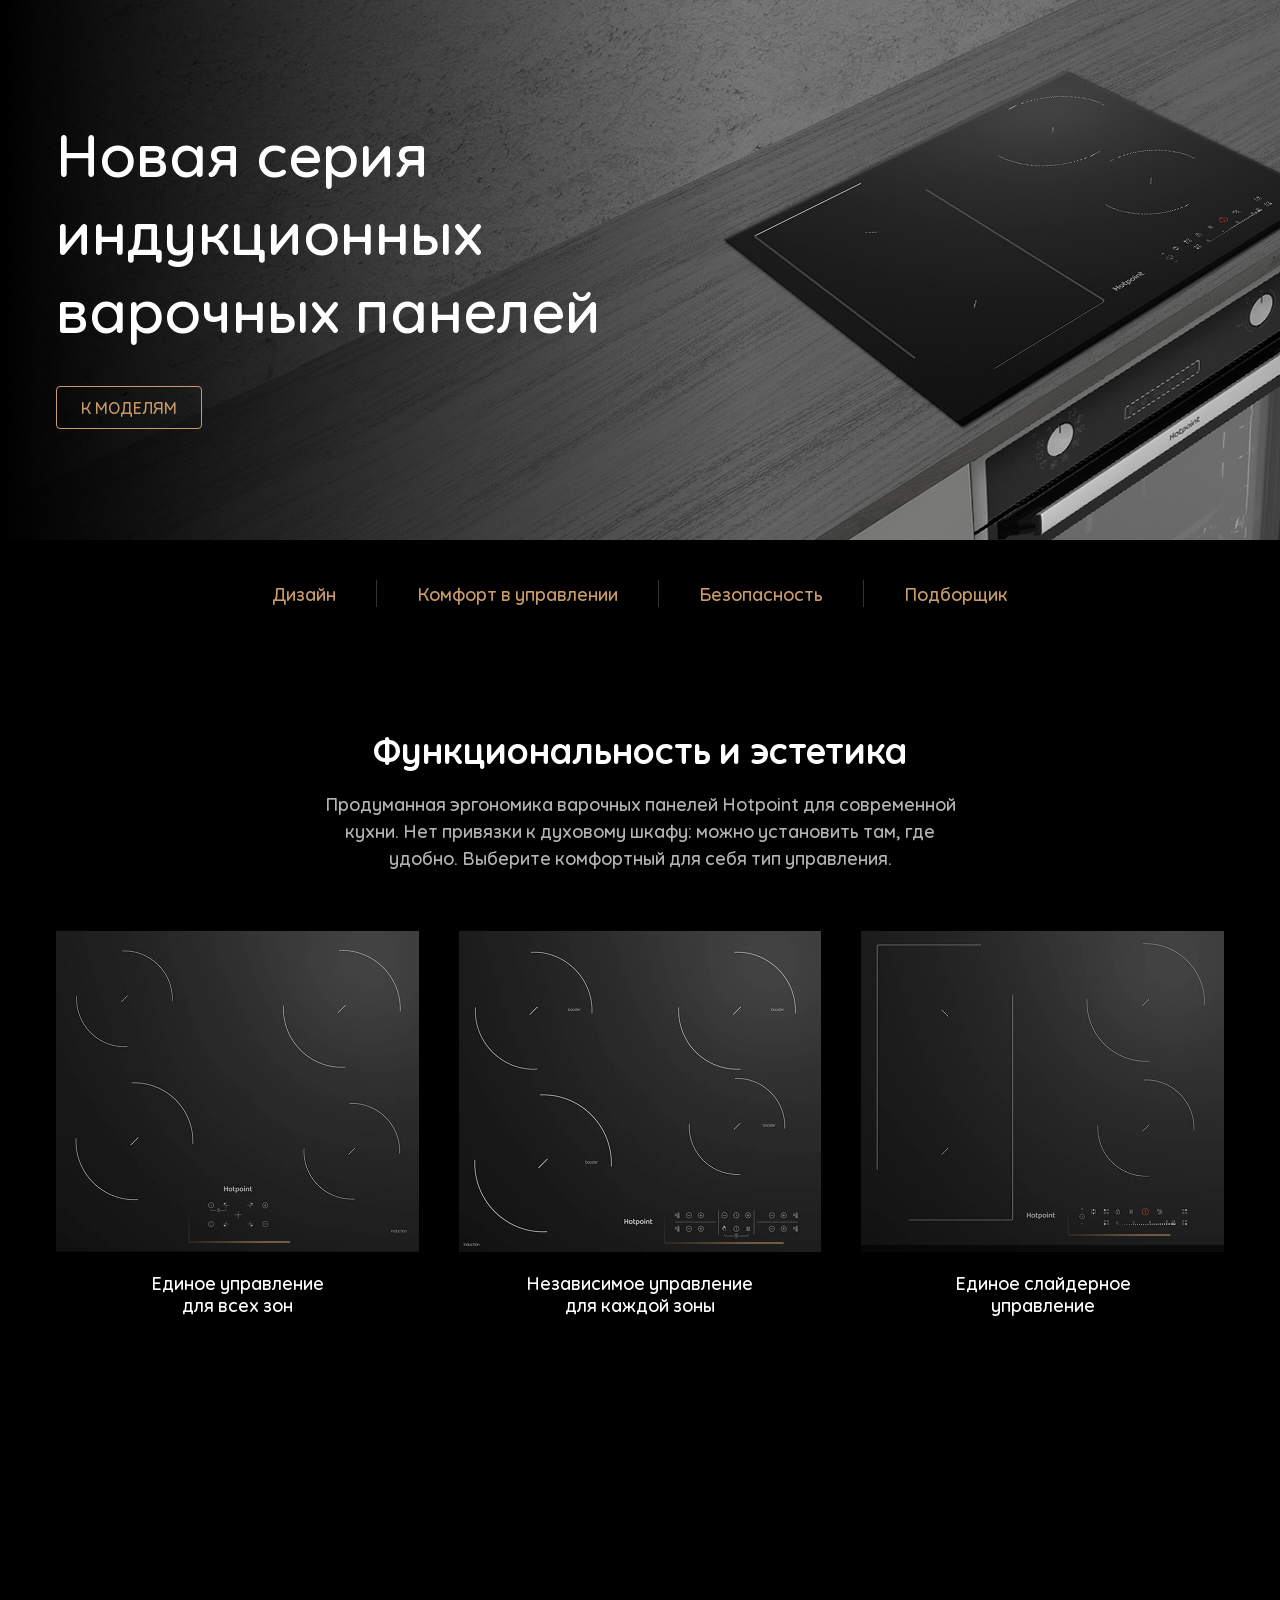
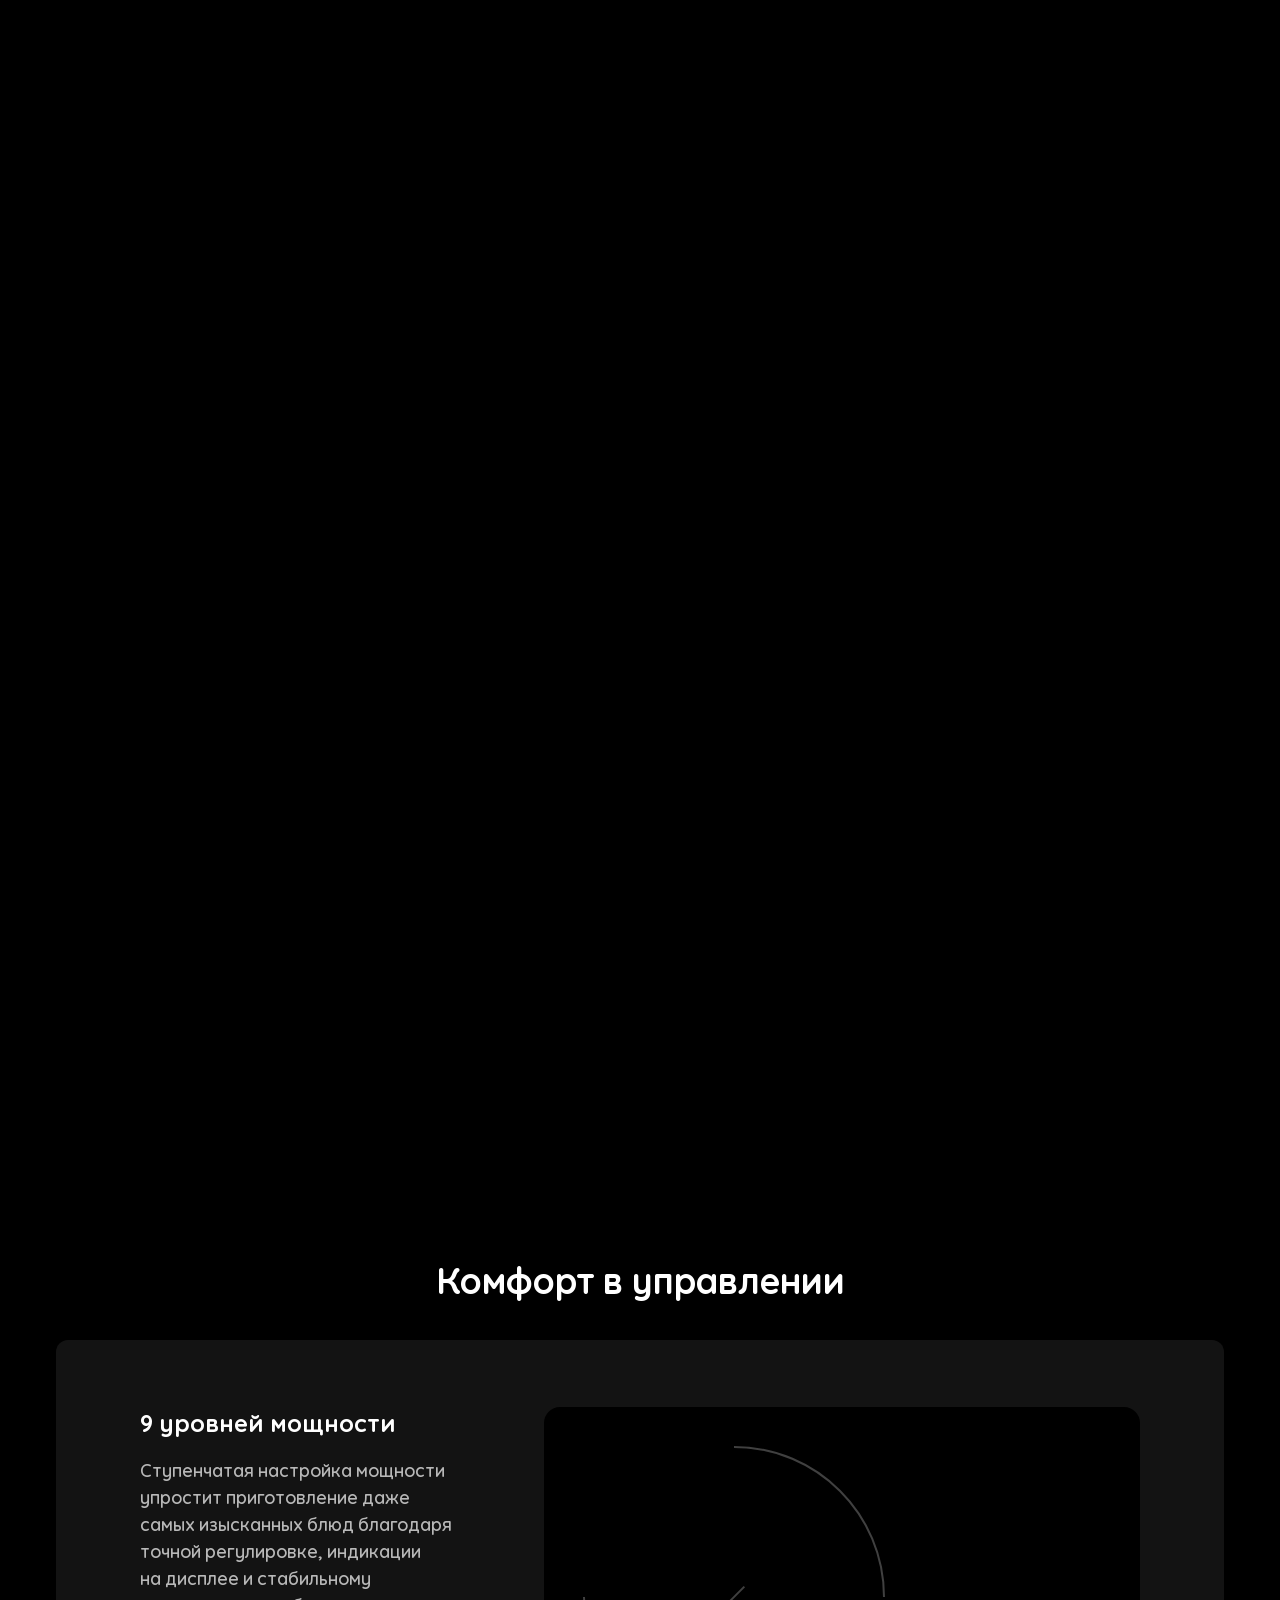
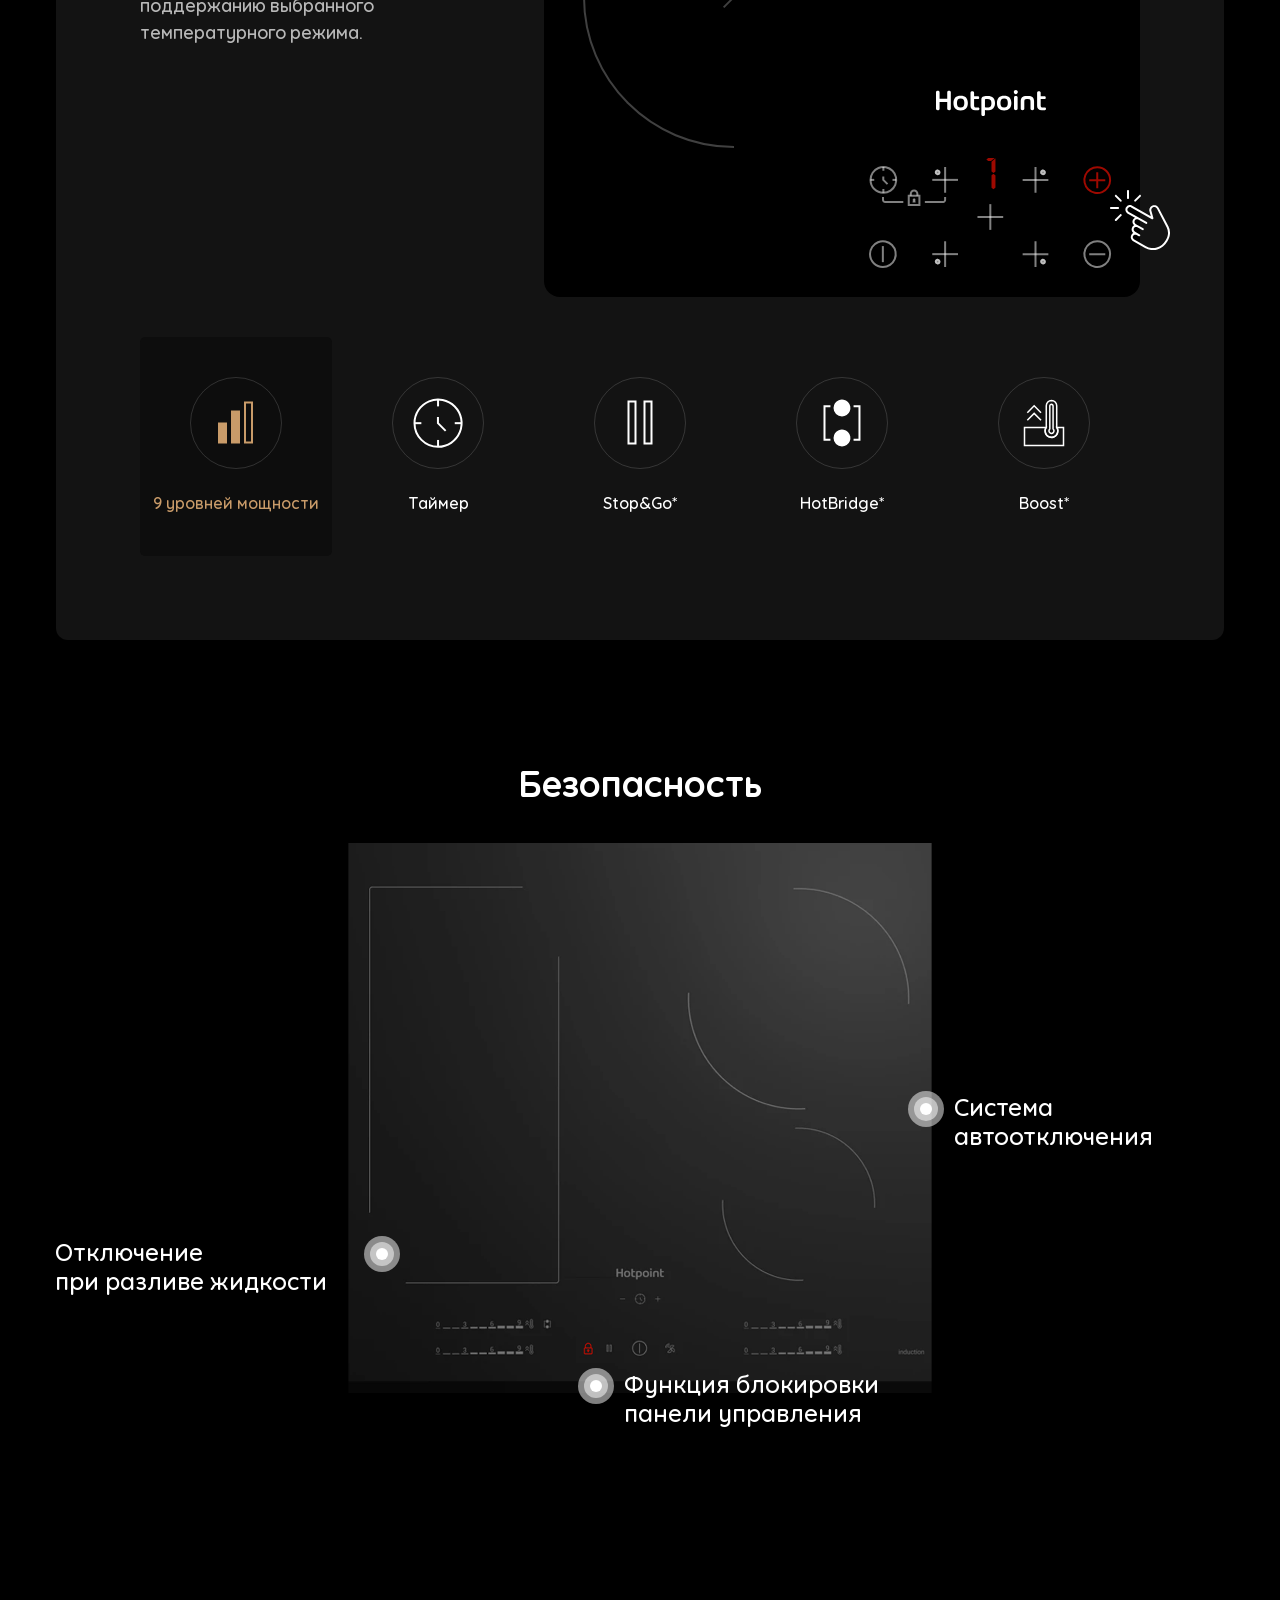
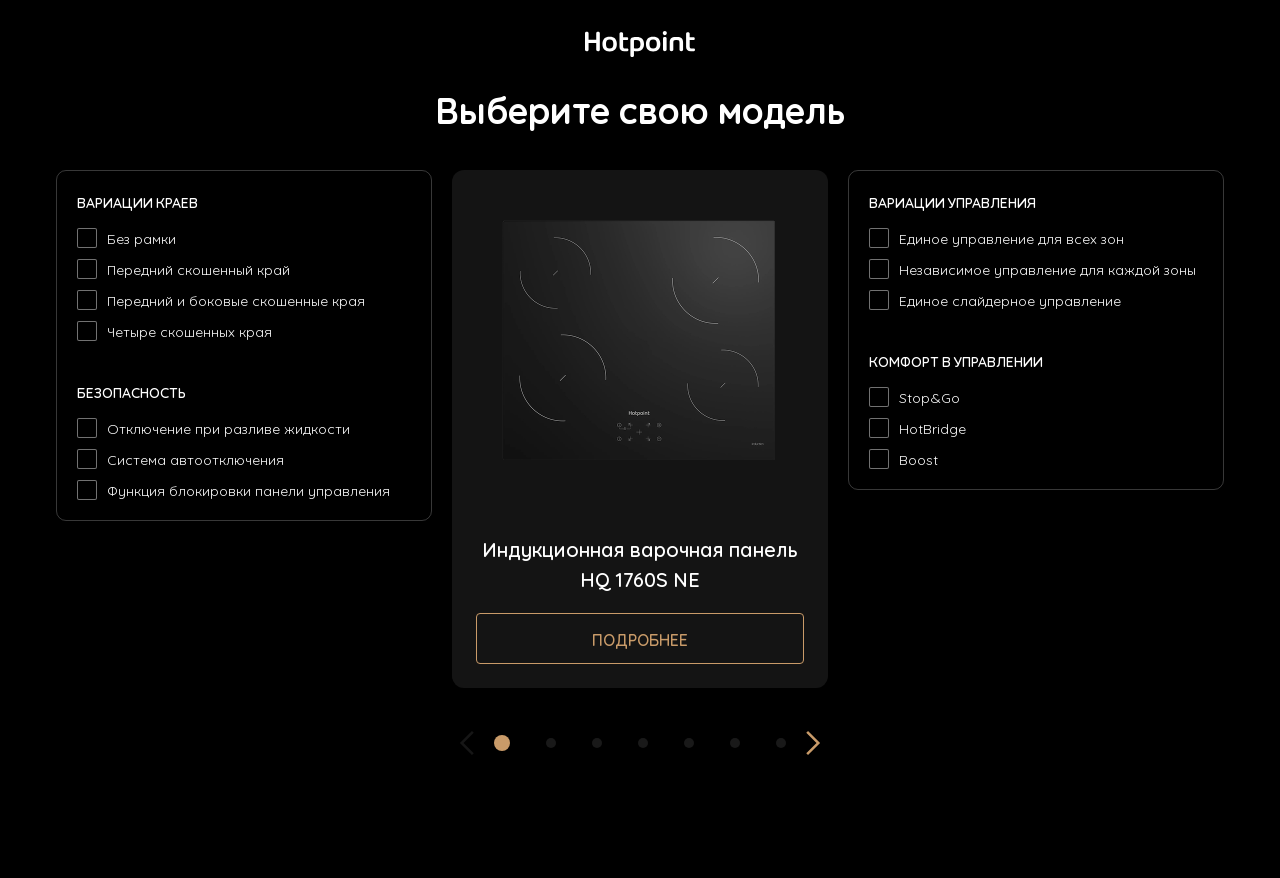
==== landing.html @ 07c1ec96 "updats" ====
<!DOCTYPE html>
<html lang="ru">
    <head>
        <meta charset="utf-8">
        <title>Hotpoint</title>

        <link rel="stylesheet" href="css/styles.css">
        <link rel="stylesheet" href="js/swiper/swiper-bundle.min.css" />

        <meta http-equiv="x-ua-compatible" content="ie=edge">
        <meta name="viewport" content="width=device-width">
    </head>

    <body style="margin:0; padding:0">

        <!-- land induction wrapper -->
        <div class="land-induction-wrapper">

            <div class="land-induction-welcome">
                <div class="land-induction-container">
                    <div class="land-induction-welcome-title">Новая серия<br> индукционных<br> варочных панелей</div>
                    <div class="land-induction-welcome-btn"><a href="#land-induction-catalogue">К&nbsp;моделям</a></div>
                </div>
            </div>

            <div class="land-induction-menu">
                <div class="land-induction-container">
                    <div class="land-induction-menu-list">
                        <div class="land-induction-menu-item"><a href="#land-induction-design">Дизайн</a></div>
                        <div class="land-induction-menu-sep"></div>
                        <div class="land-induction-menu-item"><a href="#land-induction-comfort">Комфорт в управлении</a></div>
                        <div class="land-induction-menu-sep"></div>
                        <div class="land-induction-menu-item"><a href="#land-induction-security">Безопасность</a></div>
                        <div class="land-induction-menu-sep"></div>
                        <div class="land-induction-menu-item"><a href="#land-induction-catalogue">Подборщик</a></div>
                    </div>
                </div>
            </div>

            <!-- land induction design -->
            <div class="land-induction-design" id="land-induction-design">
                <div class="land-induction-design-container">

                    <div class="land-induction-design-item active">
                        <div class="land-induction-container">
                            <div class="land-induction-design-pre-rext">
                                <div class="land-induction-design-item-title">Функциональность и&nbsp;эстетика</div>
                                <div class="land-induction-design-item-text">Продуманная эргономика варочных панелей Hotpoint для&nbsp;современной кухни. Нет привязки к&nbsp;духовому шкафу: можно установить там, где удобно. Выберите комфортный для&nbsp;себя тип управления.</div>
                            </div>
                            <div class="land-induction-design-item-func">
                                <div class="land-induction-design-item-func-item active">
                                    <div class="land-induction-design-item-func-item-img">
                                        <img src="img/land-induction-design-item-func-1.jpg" alt="">
                                        <div class="land-induction-design-item-func-item-light land-induction-design-item-func-item-light-1"><img src="img/land-induction-design-item-func-1-light.svg" alt=""></div>
                                    </div>
                                    <div class="land-induction-design-item-func-item-title">Единое управление<br> для всех зон</div>
                                </div>
                                <div class="land-induction-design-item-func-item">
                                    <div class="land-induction-design-item-func-item-img">
                                        <img src="img/land-induction-design-item-func-2.jpg" alt="">
                                        <div class="land-induction-design-item-func-item-light land-induction-design-item-func-item-light-2"><img src="img/land-induction-design-item-func-2-light.svg" alt=""></div>
                                    </div>
                                    <div class="land-induction-design-item-func-item-title">Независимое управление<br> для каждой зоны</div>
                                </div>
                                <div class="land-induction-design-item-func-item">
                                    <div class="land-induction-design-item-func-item-img">
                                        <img src="img/land-induction-design-item-func-3.jpg" alt="">
                                        <div class="land-induction-design-item-func-item-light land-induction-design-item-func-item-light-3"><img src="img/land-induction-design-item-func-3-light.svg" alt=""></div>
                                    </div>
                                    <div class="land-induction-design-item-func-item-title">Единое слайдерное<br> управление</div>
                                </div>
                            </div>
                        </div>
                    </div>

                    <div class="land-induction-design-item">
                        <div class="land-induction-container">
                            <div class="land-induction-design-pre-rext">
                                <div class="land-induction-design-item-title">Дизайн, который впечатляет</div>
                                <div class="land-induction-design-item-text">Четкие, графичные линии органично вписываются в&nbsp;интерьер.<br> Выберите удобную для себя вариацию краев панели.</div>
                            </div>
                            <div class="land-induction-design-item-borders">
                                <div class="land-induction-design-item-borders-item active">
                                    <div class="land-induction-design-item-borders-item-img">
                                        <img src="img/land-induction-design-item-borders-1.jpg" alt="">
                                    </div>
                                    <div class="land-induction-design-item-func-item-title">Без рамки</div>
                                </div>
                                <div class="land-induction-design-item-borders-item">
                                    <div class="land-induction-design-item-borders-item-img">
                                        <img src="img/land-induction-design-item-borders-2.jpg" alt="">
                                        <div class="land-induction-design-item-borders-item-light-2"></div>
                                    </div>
                                    <div class="land-induction-design-item-func-item-title">Передний<br> скошенный край</div>
                                </div>
                                <div class="land-induction-design-item-borders-item">
                                    <div class="land-induction-design-item-borders-item-img">
                                        <img src="img/land-induction-design-item-borders-3.jpg" alt="">
                                        <div class="land-induction-design-item-borders-item-light-3-1"></div>
                                        <div class="land-induction-design-item-borders-item-light-3-2"></div>
                                        <div class="land-induction-design-item-borders-item-light-3-3"></div>
                                    </div>
                                    <div class="land-induction-design-item-func-item-title">Передний и боковые<br> скошенные края</div>
                                </div>
                                <div class="land-induction-design-item-borders-item">
                                    <div class="land-induction-design-item-borders-item-img">
                                        <img src="img/land-induction-design-item-borders-4.jpg" alt="">
                                        <div class="land-induction-design-item-borders-item-light-4-1"></div>
                                        <div class="land-induction-design-item-borders-item-light-4-2"></div>
                                        <div class="land-induction-design-item-borders-item-light-4-3"></div>
                                        <div class="land-induction-design-item-borders-item-light-4-4"></div>
                                    </div>
                                    <div class="land-induction-design-item-func-item-title">Четыре скошенных края</div>
                                </div>
                            </div>
                        </div>
                    </div>

                    <div class="land-induction-design-item">
                        <div class="land-induction-container">
                            <div class="land-induction-design-pre-rext">
                                <div class="land-induction-design-item-title">Обновленный дизайн расположения зон нагрева</div>
                                <div class="land-induction-design-item-text">Готовьте все, что захотите: легко размещайте посуду любой формы, сохраняя эффективность нагрева и&nbsp;удобство приготовления.</div>
                            </div>
                            <div class="land-induction-design-item-zones">
                                <div class="land-induction-design-item-zones-panel"><img src="img/land-induction-design-item-zones.jpg" alt=""></div>
                                <div class="land-induction-design-item-zones-crockery land-induction-design-item-zones-crockery-1"><img src="img/land-induction-design-item-zones-crockery-1.png" alt=""></div>
                                <div class="land-induction-design-item-zones-crockery land-induction-design-item-zones-crockery-2"><img src="img/land-induction-design-item-zones-crockery-2.png" alt=""></div>
                                <div class="land-induction-design-item-zones-crockery land-induction-design-item-zones-crockery-3"><img src="img/land-induction-design-item-zones-crockery-3.png" alt=""></div>
                                <div class="land-induction-design-item-zones-crockery land-induction-design-item-zones-crockery-4"><img src="img/land-induction-design-item-zones-crockery-4.png" alt=""></div>
                            </div>
                        </div>
                    </div>

                </div>
            </div>
            <!-- land induction design END -->

            <!-- land induction comfort -->
            <div class="land-induction-comfort" id="land-induction-comfort">
                <div class="land-induction-container">
                    <div class="land-induction-comfort-title">Комфорт в&nbsp;управлении</div>
                    <div class="land-induction-comfort-slider">
                        <div class="land-induction-comfort-slider-list">
                            <div class="land-induction-comfort-slider-item active">
                                <div class="land-induction-comfort-slider-item-img">
                                    <div class="land-induction-comfort-slider-item-img-bg"><img src="img/land-induction-comfort-1.svg" alt=""></div>
                                    <div class="land-induction-comfort-slider-item-img-handle land-induction-comfort-slider-item-img-handle-1"></div>
                                    <div class="land-induction-comfort-slider-item-1-digit">1</div>
                                </div>
                                <div class="land-induction-comfort-slider-item-info">
                                    <div class="land-induction-comfort-slider-item-title">9&nbsp;уровней мощности</div>
                                    <div class="land-induction-comfort-slider-item-text">Ступенчатая настройка мощности упростит приготовление даже самых изысканных блюд благодаря точной регулировке, индикации на&nbsp;дисплее и&nbsp;стабильному поддержанию выбранного температурного режима.</div>
                                </div>
                            </div>
                            <div class="land-induction-comfort-slider-item">
                                <div class="land-induction-comfort-slider-item-img">
                                    <div class="land-induction-comfort-slider-item-img-bg"><img src="img/land-induction-comfort-2.svg" alt=""></div>
                                    <div class="land-induction-comfort-slider-item-img-handle land-induction-comfort-slider-item-img-handle-2"></div>
                                    <div class="land-induction-comfort-slider-item-2-digits">00:07</div>
                                </div>
                                <div class="land-induction-comfort-slider-item-info">
                                    <div class="land-induction-comfort-slider-item-title">Таймер</div>
                                    <div class="land-induction-comfort-slider-item-text">Не&nbsp;думать о&nbsp;времени приготовления или строго следовать рецепту легко, если установить таймер. Варочная поверхность самостоятельно отключится точно в&nbsp;нужный момент, а&nbsp;приятный звуковой сигнал оповестит вас, что блюдо готово.</div>
                                </div>
                            </div>
                            <div class="land-induction-comfort-slider-item">
                                <div class="land-induction-comfort-slider-item-img">
                                    <div class="land-induction-comfort-slider-item-img-bg"><img src="img/land-induction-comfort-3.svg" alt=""></div>
                                    <div class="land-induction-comfort-slider-item-img-3-pause"><img src="img/land-induction-comfort-3-pause.svg" alt=""></div>
                                    <div class="land-induction-comfort-slider-item-img-handle land-induction-comfort-slider-item-img-handle-3"></div>
                                    <div class="land-induction-comfort-slider-item-img-3-crockery"><img src="img/land-induction-comfort-3-crockery.png" alt=""></div>
                                    <div class="land-induction-comfort-slider-item-img-3-steam"><img src="img/land-induction-comfort-3-steam.png" alt=""></div>
                                </div>
                                <div class="land-induction-comfort-slider-item-info">
                                    <div class="land-induction-comfort-slider-item-title">Функция паузы<br> Stop&rsquo;n&rsquo;Go*</div>
                                    <div class="land-induction-comfort-slider-item-text">Отлучайтесь с&nbsp;кухни, когда это необходимо. Приостановите нагрев или другие настройки мгновенно, одним касанием&nbsp;&mdash; и&nbsp;сразу для всех активных конфорок. Повторное нажатие на&nbsp;кнопку &laquo;Пауза&raquo; вернет все настройки в&nbsp;исходное положение.</div>
                                    <div class="land-induction-comfort-slider-item-text">*Стоп энд гоу</div>
                                </div>
                            </div>
                            <div class="land-induction-comfort-slider-item">
                                <div class="land-induction-comfort-slider-item-img">
                                    <div class="land-induction-comfort-slider-item-img-bg"><img src="img/land-induction-comfort-4.svg" alt=""></div>
                                    <div class="land-induction-comfort-slider-item-img-4-ctrl"><img src="img/land-induction-comfort-4-ctrl.svg" alt=""></div>
                                    <div class="land-induction-comfort-slider-item-img-handle land-induction-comfort-slider-item-img-handle-4"></div>
                                    <div class="land-induction-comfort-slider-item-img-4-border"></div>
                                    <div class="land-induction-comfort-slider-item-img-4-crockery"><img src="img/land-induction-comfort-4-crockery.png" alt=""></div>
                                </div>
                                <div class="land-induction-comfort-slider-item-info">
                                    <div class="land-induction-comfort-slider-item-title">Объединение зон<br> нагрева HotBridge*</div>
                                    <div class="land-induction-comfort-slider-item-text">Пробуйте новое и&nbsp;смело готовьте на&nbsp;большую компанию: с&nbsp;функцией объединения зон нагрева две соседние конфорки образуют единую зону с&nbsp;равномерным, мощным нагревом. Удобно, чтобы тушить мясо в&nbsp;утятнице, готовить большие порции рагу или другие блюда в&nbsp;овальных или прямоугольных формах нестандартных размеров.</div>
                                    <div class="land-induction-comfort-slider-item-text">*ХотБридж</div>
                                </div>
                            </div>
                            <div class="land-induction-comfort-slider-item">
                                <div class="land-induction-comfort-slider-item-img">
                                    <div class="land-induction-comfort-slider-item-img-bg"><img src="img/land-induction-comfort-5.svg" alt=""></div>
                                    <div class="land-induction-comfort-slider-item-img-handle land-induction-comfort-slider-item-img-handle-5"></div>
                                    <div class="land-induction-comfort-slider-item-img-5-crockery-1"><img src="img/land-induction-comfort-5-crockery-1.png" alt=""></div>
                                    <div class="land-induction-comfort-slider-item-img-5-crockery-2"><img src="img/land-induction-comfort-5-crockery-2.png" alt=""></div>
                                    <div class="land-induction-comfort-slider-item-img-5-crockery-3"><img src="img/land-induction-comfort-5-crockery-3.png" alt=""></div>
                                    <div class="land-induction-comfort-slider-item-img-5-steam"><img src="img/land-induction-comfort-5-steam.png" alt=""></div>
                                </div>
                                <div class="land-induction-comfort-slider-item-info">
                                    <div class="land-induction-comfort-slider-item-title">Функция ускоренного нагрева Boost*</div>
                                    <div class="land-induction-comfort-slider-item-text">Не&nbsp;теряйте времени&nbsp;&mdash; с&nbsp;режимом ускоренного нагрева вы&nbsp;сокращаете период разогрева конфорки до&nbsp;считанных секунд. Это поможет не&nbsp;только быстро вскипятить воду, но&nbsp;и&nbsp;начать готовить как можно скорее.</div>
                                    <div class="land-induction-comfort-slider-item-text">*Буст</div>
                                </div>
                            </div>
                        </div>
                        <div class="land-induction-comfort-slider-menu">
                            <div class="land-induction-comfort-slider-menu-item active">
                                <div class="land-induction-comfort-slider-menu-item-icon">
                                    <svg viewBox="0 0 92 91" xmlns="http://www.w3.org/2000/svg">
                                        <path d="M36 46H29V65H36V46Z" stroke-width="2" stroke-miterlimit="10" />
                                        <path d="M62 25H55V65H62V25Z" fill="none" stroke-width="2" stroke-miterlimit="10" />
                                        <path d="M49 34H42V65H49V34Z" stroke-width="2" stroke-miterlimit="10" />
                                    </svg>
                                </div>
                                <div class="land-induction-comfort-slider-menu-item-title">9 уровней мощности</div>
                            </div>
                            <div class="land-induction-comfort-slider-menu-item">
                                <div class="land-induction-comfort-slider-menu-item-icon">
                                    <svg viewBox="0 0 92 91" xmlns="http://www.w3.org/2000/svg">
                                        <path d="M46.0472 69.3235C50.7061 69.3268 55.2611 67.9416 59.1362 65.3429C63.0113 62.7442 66.0322 59.0488 67.8166 54.7245C69.601 50.4002 70.0688 45.6414 69.1607 41.0498C68.2526 36.4583 66.0096 32.2405 62.7153 28.9303C59.421 25.6201 55.2234 23.3663 50.6539 22.4539C46.0844 21.5414 41.3482 22.0113 37.0446 23.8043C32.741 25.5973 29.0634 28.6329 26.4772 32.5267C23.8909 36.4204 22.5123 40.9974 22.5156 45.6787C22.5423 51.9415 25.03 57.9401 29.4372 62.3685C33.8445 66.797 39.8145 69.2967 46.0472 69.3235Z" fill="none" stroke-width="2" stroke-miterlimit="10" />
                                        <path d="M46.0469 22.0167V28.8863" fill="none" stroke-width="2" stroke-miterlimit="10" />
                                        <path d="M69.5957 45.6616H62.7422" fill="none" stroke-width="2" stroke-miterlimit="10" />
                                        <path d="M46.0469 69.3232V62.4536" fill="none" stroke-width="2" stroke-miterlimit="10" />
                                        <path d="M22.5 45.6616H29.3535" fill="none" stroke-width="2" stroke-miterlimit="10" />
                                        <path d="M45.9453 39.5723V45.6785L53.6597 53.4132" fill="none" stroke-width="2" stroke-miterlimit="10" />
                                    </svg>
                                </div>
                                <div class="land-induction-comfort-slider-menu-item-title">Таймер</div>
                            </div>
                            <div class="land-induction-comfort-slider-menu-item">
                                <div class="land-induction-comfort-slider-menu-item-icon">
                                    <svg viewBox="0 0 92 91" xmlns="http://www.w3.org/2000/svg">
                                        <path d="M41.5 24H34.5V66H41.5V24Z" fill="none" stroke-width="2" stroke-miterlimit="10" />
                                        <path d="M57.5 24H50.5V66H57.5V24Z" fill="none" stroke-width="2" stroke-miterlimit="10" />
                                    </svg>
                                </div>
                                <div class="land-induction-comfort-slider-menu-item-title">Stop&Go*</div>
                            </div>
                            <div class="land-induction-comfort-slider-menu-item">
                                <div class="land-induction-comfort-slider-menu-item-icon">
                                    <svg viewBox="0 0 92 91" xmlns="http://www.w3.org/2000/svg">
                                        <path d="M50.1032 36.7024C48.8798 37.5238 47.442 37.9619 45.9715 37.9619C43.9998 37.9619 42.1079 37.1749 40.7122 35.7724C39.3163 34.3699 38.5312 32.4666 38.5312 30.4809C38.5312 29.0003 38.9682 27.5533 39.7864 26.3229C40.6045 25.0927 41.767 24.1345 43.126 23.5688C44.4849 23.0032 45.9799 22.8553 47.4222 23.1436C48.8645 23.4318 50.19 24.1436 51.2309 25.1894C52.2718 26.2354 52.9812 27.5685 53.2687 29.0206C53.5561 30.4727 53.4085 31.9776 52.8448 33.3452C52.281 34.7127 51.3267 35.8809 50.1032 36.7024Z" stroke-width="2" />
                                        <path d="M50.1032 66.7077C48.8798 67.5291 47.442 67.9673 45.9715 67.9673C43.9998 67.9673 42.1079 67.1802 40.7122 65.7778C39.3163 64.3752 38.5312 62.4719 38.5312 60.4863C38.5312 59.0057 38.9682 57.5587 39.7864 56.3283C40.6045 55.098 41.767 54.1398 43.126 53.5742C44.4849 53.0086 45.9799 52.8607 47.4222 53.1489C48.8645 53.4372 50.19 54.1489 51.2309 55.1948C52.2718 56.2407 52.9812 57.5739 53.2687 59.0259C53.5561 60.478 53.4085 61.9832 52.8448 63.3508C52.2811 64.7183 51.3267 65.8863 50.1032 66.7077Z" stroke-width="2" />
                                        <path d="M34.4251 28.6658H28.5V62.1316H34.4251" fill="none" stroke-width="2" stroke-miterlimit="10" />
                                        <path d="M57.5547 62.1316H63.4798V28.6658H57.5547" fill="none" stroke-width="2" stroke-miterlimit="10" />
                                    </svg>
                                </div>
                                <div class="land-induction-comfort-slider-menu-item-title">HotBridge*</div>
                            </div>
                            <div class="land-induction-comfort-slider-menu-item">
                                <div class="land-induction-comfort-slider-menu-item-icon">
                                    <svg viewBox="0 0 92 91" xmlns="http://www.w3.org/2000/svg">
                                        <path fill-rule="evenodd" clip-rule="evenodd" d="M26.5 49.9491H48.098C47.4581 50.9629 47.1159 52.141 47.1117 53.3453C47.0902 54.3582 47.3033 55.3621 47.7336 56.2761C48.164 57.1901 48.7996 57.9886 49.5894 58.6074C50.3791 59.2262 51.3009 59.6479 52.2804 59.8386C53.26 60.0293 54.27 59.9836 55.229 59.7053C56.188 59.4269 57.0692 58.9237 57.8017 58.2361C58.5342 57.5485 59.0976 56.6958 59.4463 55.7466C59.7951 54.7974 59.9194 53.7782 59.8095 52.7713C59.6995 51.7643 59.3583 50.7976 58.8133 49.9491H65.5V68H26.5V49.9491Z" fill="none" stroke-width="1.5" />
                                        <path d="M53.4952 23C54.8758 23.0089 56.1973 23.5699 57.1735 24.5616C58.1498 25.5533 58.7021 26.8957 58.7108 28.2981V49.7112C59.4535 50.7789 59.8507 52.0548 59.8476 53.3621C59.8476 55.078 59.1766 56.7237 57.9821 57.937C56.7877 59.1503 55.1677 59.8319 53.4785 59.8319C51.7893 59.8319 50.1693 59.1503 48.9749 57.937C47.7805 56.7237 47.1095 55.078 47.1095 53.3621C47.1022 52.0489 47.5127 50.7684 48.2797 49.7112V28.2981C48.2797 26.8929 48.8291 25.5453 49.8073 24.5518C50.7854 23.5582 52.112 23 53.4952 23Z" fill="none" stroke-width="1.5" stroke-miterlimit="10" />
                                        <path fill-rule="evenodd" clip-rule="evenodd" d="M55.0668 51.4942C55.3477 51.7148 55.5752 51.9978 55.7317 52.3216C55.8882 52.6454 55.9695 53.0014 55.9694 53.3621C55.9694 54.0286 55.7088 54.6679 55.2448 55.1392C54.7808 55.6105 54.1516 55.8753 53.4954 55.8753C52.9894 55.8881 52.4919 55.742 52.0708 55.4568C51.6497 55.1716 51.3256 54.7613 51.1427 54.282C50.9598 53.8026 50.927 53.2776 51.0489 52.7786C51.1708 52.2796 51.4414 51.831 51.8237 51.4942V28.5358C51.8237 28.0854 51.9999 27.6535 52.3134 27.335C52.6269 27.0166 53.052 26.8376 53.4954 26.8376C53.9211 26.8636 54.321 27.054 54.6131 27.3697C54.9053 27.6853 55.0675 28.1025 55.0668 28.5358V51.4942Z" fill="none" stroke-width="1.5" stroke-miterlimit="10" />
                                        <path d="M29.3203 42.7828L36.1574 35.8545L43.0279 42.7828" fill="none" stroke-width="1.5" stroke-miterlimit="10" />
                                        <path d="M29.3203 35.1755L36.1574 28.1963L43.0279 35.1755" fill="none" stroke-width="1.5" stroke-miterlimit="10" />
                                    </svg>
                                </div>
                                <div class="land-induction-comfort-slider-menu-item-title">Boost*</div>
                            </div>
                        </div>
                    </div>
                </div>
            </div>
            <!-- land induction comfort END -->

            <!-- land induction security -->
            <div class="land-induction-security" id="land-induction-security">
                <div class="land-induction-container">
                    <div class="land-induction-security-title">Безопасность</div>
                    <div class="land-induction-security-container">
                        <div class="land-induction-security-img"><img src="img/land-induction-security.png" alt=""></div>
                        <div class="land-induction-security-point land-induction-security-point-1">
                            <div class="land-induction-security-point-icon"></div>
                            <div class="land-induction-security-point-title">Отключение при&nbsp;разливе жидкости</div>
                            <div class="land-induction-security-point-text">Автоматическое выключение при&nbsp;попадании жидкости на&nbsp;сенсорное управление.</div>
                        </div>
                        <div class="land-induction-security-point land-induction-security-point-2">
                            <div class="land-induction-security-point-icon"></div>
                            <div class="land-induction-security-point-title">Функция блокировки панели управления</div>
                            <div class="land-induction-security-point-text">Отключение элементов управления для&nbsp;предотвращения случайных изменений настроек.</div>
                        </div>
                        <div class="land-induction-security-point land-induction-security-point-3">
                            <div class="land-induction-security-point-icon"></div>
                            <div class="land-induction-security-point-title">Система автоотключения</div>
                            <div class="land-induction-security-point-text">Автоматическое выключение после завершения приготовления.</div>
                        </div>
                    </div>
                    <div class="land-induction-security-info-mobile">
                    </div>
                </div>
            </div>
            <!-- land induction security END -->

            <!-- land induction catalogue -->
            <div class="land-induction-catalogue" id="land-induction-catalogue">
                <div class="land-induction-container">
                    <div class="land-induction-catalogue-logo"><img src="img/land-induction-catalogue-logo.svg" alt=""></div>
                    <div class="land-induction-catalogue-title">Выберите свою модель</div>
                    <div class="land-induction-catalogue-container">
                        <div class="land-induction-catalogue-filter">
                            <div class="land-induction-catalogue-filter-content">
                                <form action="#" method="post">
                                    <script>
                                        var landInductionCatalogue = [
                                            {
                                                'title'     : 'HQ 1760S NE',
                                                'image'     : 'img/catalogue/HQ 1760S NE.png',
                                                'url'       : 'https://hotpoint.ru/product/indukcionnaya-varochnaya-panel-hotpoint-hq1760sne',
                                                'border'    : [true, false, false, false],
                                                'security'  : [true, true, false],
                                                'ctrl'      : [true, false, false],
                                                'comfort'   : [false, false, false],
                                            },
                                            {
                                                'title'     : 'HQ 1760S BF',
                                                'image'     : 'img/catalogue/HQ 1760S BF.png',
                                                'url'       : 'https://hotpoint.ru/product/indukcionnaya-varochnaya-panel-hotpoint-hq1760sbf',
                                                'border'    : [false, true, false, false],
                                                'security'  : [true, true, false],
                                                'ctrl'      : [true, false, false],
                                                'comfort'   : [false, false, false],
                                            },
                                            {
                                                'title'     : 'HQ 1760S BA',
                                                'image'     : 'img/catalogue/HQ 1760S BA.png',
                                                'url'       : 'https://hotpoint.ru/product/indukcionnaya-varochnaya-panel-hotpoint-hq1760sba',
                                                'border'    : [false, false, true, false],
                                                'security'  : [true, true, false],
                                                'ctrl'      : [true, false, false],
                                                'comfort'   : [false, false, false],
                                            },
                                            {
                                                'title'     : 'HB 2560S BA',
                                                'image'     : 'img/catalogue/HB 2560S BA.png',
                                                'url'       : 'https://hotpoint.ru/product/elektricheskaya-varochnaya-panel-hotpoint-hb2560sba',
                                                'border'    : [false, false, false, true],
                                                'security'  : [true, true, true],
                                                'ctrl'      : [false, true, false],
                                                'comfort'   : [true, false, true],
                                            },
                                            {
                                                'title'     : 'HB 2560S NE',
                                                'image'     : 'img/catalogue/HB 2560S NE.png',
                                                'url'       : 'https://hotpoint.ru/product/elektricheskaya-varochnaya-panel-hotpoint-hb2560sne',
                                                'border'    : [true, false, false, false],
                                                'security'  : [true, true, true],
                                                'ctrl'      : [false, true, false],
                                                'comfort'   : [true, false, true],
                                            },
                                            {
                                                'title'     : 'HB 2560S BF',
                                                'image'     : 'img/catalogue/HB 2560S BF.png',
                                                'url'       : 'https://hotpoint.ru/product/indukcionnaya-varochnaya-panel-hotpoint-hb2560sbf',
                                                'border'    : [false, true, false, false],
                                                'security'  : [true, true, true],
                                                'ctrl'      : [false, true, false],
                                                'comfort'   : [true, false, true],
                                            },
                                            {
                                                'title'     : 'HS 3560B BF',
                                                'image'     : 'img/catalogue/HS 3560B BF.png',
                                                'url'       : 'https://hotpoint.ru/induktsionnye-varochnye-paneli',
                                                'border'    : [false, true, false, false],
                                                'security'  : [true, true, true],
                                                'ctrl'      : [false, false, true],
                                                'comfort'   : [true, true, true],
                                            }
                                        ];
                                    </script>
                                    <div class="land-induction-catalogue-filter-left">
                                        <div class="land-induction-catalogue-filter-group open">
                                            <div class="land-induction-catalogue-filter-group-title">Вариации краев<svg viewBox="0 0 12 7" xmlns="http://www.w3.org/2000/svg"><path d="M6.34906 6.85375L0.695312 1.2L1.74906 0.146248L6.34906 4.74625L10.9491 0.146248L12.0028 1.2L6.34906 6.85375Z" /></svg></div>
                                            <div class="land-induction-catalogue-filter-group-content" style="display:block">
                                                <div class="land-induction-catalogue-filter-item"><label><input type="checkbox" name="border" value="0"><span>Без рамки</span></label></div>
                                                <div class="land-induction-catalogue-filter-item"><label><input type="checkbox" name="border" value="1"><span>Передний скошенный край</span></label></div>
                                                <div class="land-induction-catalogue-filter-item"><label><input type="checkbox" name="border" value="2"><span>Передний и&nbsp;боковые скошенные края</span></label></div>
                                                <div class="land-induction-catalogue-filter-item"><label><input type="checkbox" name="border" value="3"><span>Четыре скошенных края</span></label></div>
                                            </div>
                                        </div>
                                        <div class="land-induction-catalogue-filter-group open">
                                            <div class="land-induction-catalogue-filter-group-title">Безопасность<svg viewBox="0 0 12 7" xmlns="http://www.w3.org/2000/svg"><path d="M6.34906 6.85375L0.695312 1.2L1.74906 0.146248L6.34906 4.74625L10.9491 0.146248L12.0028 1.2L6.34906 6.85375Z" /></svg></div>
                                            <div class="land-induction-catalogue-filter-group-content" style="display:block">
                                                <div class="land-induction-catalogue-filter-item"><label><input type="checkbox" name="security" value="0"><span>Отключение при разливе жидкости</span></label></div>
                                                <div class="land-induction-catalogue-filter-item"><label><input type="checkbox" name="security" value="1"><span>Система автоотключения</span></label></div>
                                                <div class="land-induction-catalogue-filter-item"><label><input type="checkbox" name="security" value="2"><span>Функция блокировки панели управления</span></label></div>
                                            </div>
                                        </div>
                                    </div>
                                    <div class="land-induction-catalogue-filter-right">
                                        <div class="land-induction-catalogue-filter-group open">
                                            <div class="land-induction-catalogue-filter-group-title">Вариации управления<svg viewBox="0 0 12 7" xmlns="http://www.w3.org/2000/svg"><path d="M6.34906 6.85375L0.695312 1.2L1.74906 0.146248L6.34906 4.74625L10.9491 0.146248L12.0028 1.2L6.34906 6.85375Z" /></svg></div>
                                            <div class="land-induction-catalogue-filter-group-content" style="display:block">
                                                <div class="land-induction-catalogue-filter-item"><label><input type="checkbox" name="ctrl" value="0"><span>Единое управление для всех зон</span></label></div>
                                                <div class="land-induction-catalogue-filter-item"><label><input type="checkbox" name="ctrl" value="1"><span>Независимое управление для каждой зоны</span></label></div>
                                                <div class="land-induction-catalogue-filter-item"><label><input type="checkbox" name="ctrl" value="2"><span>Единое слайдерное управление</span></label></div>
                                            </div>
                                        </div>
                                        <div class="land-induction-catalogue-filter-group open">
                                            <div class="land-induction-catalogue-filter-group-title">Комфорт в&nbsp;управлении<svg viewBox="0 0 12 7" xmlns="http://www.w3.org/2000/svg"><path d="M6.34906 6.85375L0.695312 1.2L1.74906 0.146248L6.34906 4.74625L10.9491 0.146248L12.0028 1.2L6.34906 6.85375Z" /></svg></div>
                                            <div class="land-induction-catalogue-filter-group-content" style="display:block">
                                                <div class="land-induction-catalogue-filter-item"><label><input type="checkbox" name="comfort" value="0"><span>Stop&amp;Go</span></label></div>
                                                <div class="land-induction-catalogue-filter-item"><label><input type="checkbox" name="comfort" value="1"><span>HotBridge</span></label></div>
                                                <div class="land-induction-catalogue-filter-item"><label><input type="checkbox" name="comfort" value="2"><span>Boost</span></label></div>
                                            </div>
                                        </div>
                                    </div>
                                </form>
                            </div>
                        </div>
                        <div class="land-induction-catalogue-slider" data-title="Индукционная варочная панель" data-emptyimg="img/land-induction-catalogue-empty.svg" data-emptytitle="К сожалению, по выбранным параметрам ничего не найдено" data-emptytext="Попробуйте применить другие параметры фильтрации">
                            <div class="land-induction-catalogue-slider-inner">
                                <div class="swiper">
                                    <div class="swiper-wrapper">
                                    </div>
                                </div>
                                <div class="land-induction-catalogue-slider-ctrl">
                                    <div class="swiper-button-prev"><svg viewBox="0 0 30 30" fill="none" xmlns="http://www.w3.org/2000/svg"><path d="M19.9759 2.9327L21.75 4.70677L11.4569 14.9999L21.75 25.293L19.9759 27.0671L7.90875 14.9999L19.9759 2.9327Z" /></svg></div>
                                    <div class="swiper-pagination"></div>
                                    <div class="swiper-button-next"><svg viewBox="0 0 30 30" fill="none" xmlns="http://www.w3.org/2000/svg"><path d="M10.0241 27.0673L8.25 25.2932L18.5431 15.0001L8.25 4.70699L10.0241 2.93292L22.0912 15.0001L10.0241 27.0673Z" /></svg></div>
                                </div>
                            </div>
                        </div>
                    </div>
                </div>
            </div>
            <!-- land induction catalogue END -->

        </div>
        <!-- land induction wrapper END -->

        <script src="js/jquery-3.4.1.min.js"></script>
        <script src="js/swiper/swiper-bundle.min.js"></script>
        <script src="js/tools.js"></script>

    </body>
</html>
---- css/styles.css ----
@font-face {font-family:Hotpoint; font-weight:400; font-style:normal; font-display:swap; src:url("fonts/Hotpoint/Hotpoint-Regular.ttf") format("truetype")}
@font-face {font-family:Hotpoint; font-weight:500; font-style:normal; font-display:swap; src:url("fonts/Hotpoint/Hotpoint-Medium.ttf") format("truetype")}
@font-face {font-family:Hotpoint; font-weight:700; font-style:normal; font-display:swap; src:url("fonts/Hotpoint/Hotpoint-Bold.ttf") format("truetype")}
@font-face {font-family:DigitalDisplay; font-weight:400; font-style:normal; font-display:swap; src:url("fonts/Digital-Display.ttf") format("truetype")}
@font-face {font-family:JetBrainsMono; font-weight:400; font-style:normal; font-display:swap; src:url("fonts/JetBrainsMono-Regular.ttf") format("truetype")}

.land-induction-wrapper,
.land-induction-wrapper *,
.land-induction-wrapper *::before,
.land-induction-wrapper *::after {outline:none; box-sizing:border-box; font-family:Hotpoint, sans-serif; letter-spacing:0}

.land-induction-wrapper {background:#000000; position:relative; overflow:hidden; width:100%; padding:0 0 120px 0}
.land-induction-wrapper.full {margin-bottom:-160px}

.land-induction-container {margin:0 auto; max-width:1188px; padding:0 10px; width:100%; position:relative}

.land-induction-welcome {position:relative; display:flex; align-items:center; justify-content:center; height:540px; background:url(../img/land-induction-welcome.jpg) no-repeat center top; background-size:auto 540px}
.land-induction-welcome-title {font-weight:500; font-size:60px; line-height:78px; color:#FFFFFF}
.land-induction-welcome-btn {margin:40px 0 0 0; display:flex}
.land-induction-welcome-btn a {display:flex; align-items:center; justify-content:center; border:1px solid #C99B69; padding:0 24px; color:#C99B69; font-weight:500; font-size:16px; line-height:16px; height:43px; border-radius:4px; text-decoration:none; transition:background 0.2s, color 0.2s, border-color 0.2s; text-transform:uppercase}
@media (min-width:1188px) {
    .land-induction-welcome-btn a:hover {color:#FFFFFF; border-color:#C99B69; background:#C99B69}
}

@media (max-width:1187px) {
    .land-induction-welcome {display:block; height:640px; padding:40px 0 0 0; text-align:center; background:url(../img/land-induction-welcome-mobile.png) no-repeat center bottom}
    .land-induction-welcome::before {content:""; position:absolute; left:0; top:0; right:0; bottom:0; background:linear-gradient(180deg, rgba(0, 0, 0, 0.9) 0%, rgba(0, 0, 0, 0) 45.45%)}
    .land-induction-welcome-title {font-size:30px; line-height:36px}
    .land-induction-welcome-btn {margin:20px 0 0 0; display:block}
}

.land-induction-menu {margin:40px 0 0 0}
.land-induction-menu-list {display:flex; align-items:center; justify-content:center}
.land-induction-menu-item {font-weight:500; font-size:18px; line-height:27px}
.land-induction-menu-item a {color:#C99B69; text-decoration:none; transition:color 0.2s}
@media (min-width:1188px) {
    .land-induction-menu-item a:hover {color:#FFFFFF}
}
.land-induction-menu-sep {margin:0 40px; width:1px; height:27px; background:rgba(255, 255, 255, 0.2)}

@media (max-width:1187px) {
    .land-induction-menu {display:none}
}

.land-induction-design {margin:120px 0 0 0; height:2010px}
.land-induction-design-container {position:relative; height:670px}
.land-induction-design.fixed .land-induction-design-container {position:fixed; left:0; top:120px; right:0}
.land-induction-wrapper.full .land-induction-design.fixed .land-induction-design-container {top:200px}
.land-induction-design-item {position:absolute; left:0; top:0; right:0; height:670px; opacity:0; transition:opacity 1s}
.land-induction-design-item.active {opacity:1}
.land-induction-design-item-title {text-align:center; font-weight:bold; font-size:36px; line-height:43px; color:#FFFFFF}
.land-induction-design-item-text {margin:20px auto 0 auto; max-width:648px; text-align:center; font-weight:500; font-size:18px; line-height:27px; color:rgba(255, 255, 255, 0.7)}

@media (max-width:1187px) {
    .land-induction-design {margin:40px 0 0 0; height:4050px}
    .land-induction-design.fixed .land-induction-design-container {position:fixed; left:0; top:40px; right:0}
    .land-induction-wrapper.full .land-induction-design.fixed .land-induction-design-container {top:92px}
    .land-induction-design-container {height:1350px}
    .land-induction-design-item {height:1350px}
    .land-induction-design-item-title {font-size:24px; line-height:29px}
    .land-induction-design-item-text {font-size:15px; line-height:23px}
    .land-induction-design-item-text br {display:none}
}

.land-induction-design-item-func {margin:60px -20px 0 -20px; display:flex}
.land-induction-design-item-func-item {margin:0 20px; min-width:calc(33.33% - 40px); max-width:calc(33.33% - 40px)}
.land-induction-design-item-func-item-img {position:relative}
.land-induction-design-item-func-item-img img {display:block; width:100%}
.land-induction-design-item-func-item-title {margin:20px 0 0 0; text-align:center; font-weight:500; font-size:18px; line-height:22px; color:#FFFFFF}
.land-induction-design-item-func-item-light {position:absolute; transform-origin:left center; transform:scale(0, 1)}
.land-induction-design-item.animate .land-induction-design-item-func-item-light {transform:scale(1, 1)}
.land-induction-design-item-func-item-light-1 {left:36.46%; top:76.56%; width:27.97%; transition:transform 0.5s 1s}
.land-induction-design-item-func-item-light-2 {left:56.62%; top:77.5%; width:33.14%; transition:transform 0.5s 1.2s}
.land-induction-design-item-func-item-light-3 {left:56.62%; top:79.06%; width:28.72%; transition:transform 0.5s 1.4s}

@media (max-width:1187px) {
    .land-induction-design-item-func {margin:30px 0 0 0; display:block; position:relative}
    .land-induction-design-item-func-item {min-width:0; max-width:none; position:absolute; display:flex; flex-direction:column; left:0; top:0; right:0; opacity:0; height:100vh; transition:opacity 1s}
    .land-induction-design-item-func-item.active {opacity:1}
    .land-induction-design-item-func-item-img {width:240px; margin:0 auto}
    .land-induction-design-item-func-item-title {font-size:15px; line-height:18px}
}

.land-induction-design-item-borders {margin:86px -20px 0 -20px; display:flex}
.land-induction-design-item-borders-item {margin:0 20px; min-width:calc(25% - 40px); max-width:calc(25% - 40px)}
.land-induction-design-item-borders-item-img {position:relative; overflow:hidden}
.land-induction-design-item-borders-item-img img {display:block; width:100%}
.land-induction-design-item-borders-item-title {margin:20px 0 0 0; text-align:center; font-weight:500; font-size:18px; line-height:22px; color:#FFFFFF}
.land-induction-design-item-borders-item-light-2 {position:absolute; left:0; bottom:0; width:200%; height:5px; background:linear-gradient(90deg, rgba(201, 155, 105, 0) 0%, #C99B69 50%, #C99B69 100%); transition:transform 0.5s 1s; transform:translateX(100%)}
.land-induction-design-item.active .land-induction-design-item-borders-item-light-2 {transform:translateX(-50%)}
.land-induction-design-item-borders-item-light-3-1 {position:absolute; left:0; bottom:0; width:200%; height:5px; background:linear-gradient(90deg, rgba(201, 155, 105, 0) 0%, #C99B69 50%, #C99B69 100%); transition:transform 0.5s 1s; transform:translateX(100%)}
.land-induction-design-item.active .land-induction-design-item-borders-item-light-3-1 {transform:translateX(-50%)}
.land-induction-design-item-borders-item-light-3-2 {position:absolute; left:0; top:0; height:200%; width:5px; background:linear-gradient(-180deg, rgba(201, 155, 105, 0) 0%, #C99B69 50%, #C99B69 100%); transition:transform 0.5s 1.25s; transform:translateY(100%)}
.land-induction-design-item.active .land-induction-design-item-borders-item-light-3-2 {transform:translateY(-50%)}
.land-induction-design-item-borders-item-light-3-3 {position:absolute; right:0; top:0; height:200%; width:5px; background:linear-gradient(-180deg, rgba(201, 155, 105, 0) 0%, #C99B69 50%, #C99B69 100%); transition:transform 0.5s 1.25s; transform:translateY(100%)}
.land-induction-design-item.active .land-induction-design-item-borders-item-light-3-3 {transform:translateY(-50%)}
.land-induction-design-item-borders-item-light-4-1 {position:absolute; left:0; bottom:0; width:200%; height:5px; background:linear-gradient(90deg, #C99B69 0%, #C99B69 50%, rgba(201, 155, 105, 0) 100%); transition:transform 0.5s 1s; transform:translateX(-100%)}
.land-induction-design-item.active .land-induction-design-item-borders-item-light-4-1 {transform:translateX(0%)}
.land-induction-design-item-borders-item-light-4-2 {position:absolute; left:0; top:0; height:200%; width:5px; background:linear-gradient(-180deg, rgba(201, 155, 105, 0) 0%, #C99B69 50%, #C99B69 100%); transition:transform 0.5s 1s; transform:translateY(100%)}
.land-induction-design-item.active .land-induction-design-item-borders-item-light-4-2 {transform:translateY(-50%)}
.land-induction-design-item-borders-item-light-4-3 {position:absolute; right:0; top:0; height:200%; width:5px; background:linear-gradient(-180deg, rgba(201, 155, 105, 0) 0%, #C99B69 50%, #C99B69 100%); transition:transform 0.5s 1.25s; transform:translateY(100%)}
.land-induction-design-item.active .land-induction-design-item-borders-item-light-4-3 {transform:translateY(-50%)}
.land-induction-design-item-borders-item-light-4-4 {position:absolute; left:0; top:0; width:200%; height:5px; background:linear-gradient(90deg, #C99B69 0%, #C99B69 50%, rgba(201, 155, 105, 0) 100%); transition:transform 0.5s 1.25s; transform:translateX(-100%)}
.land-induction-design-item.active .land-induction-design-item-borders-item-light-4-4 {transform:translateX(0%)}

@media (max-width:1187px) {
    .land-induction-design-item-borders {margin:30px 0 0 0; display:block; position:relative}
    .land-induction-design-item-borders-item {min-width:0; max-width:none; position:absolute; left:0; top:0; right:0; opacity:0; transition:opacity 1s}
    .land-induction-design-item-borders-item.active {opacity:1}
    .land-induction-design-item-borders-item-img {width:240px; margin:0 auto}
    .land-induction-design-item-borders-item-title {font-size:15px; line-height:18px}
}

.land-induction-design-item-zones {margin:60px auto 0 auto; width:450px; position:relative}
.land-induction-design-item-zones-panel img {display:block; width:100%}
.land-induction-design-item-zones-crockery {position:absolute; left:0; top:0; right:0; bottom:0; opacity:0}
.land-induction-design-item.animate .land-induction-design-item-zones-crockery {opacity:1}
.land-induction-design-item-zones-crockery img {display:block; width:100%}
.land-induction-design-item-zones-crockery-1 {transition:opacity 0.5s 1s}
.land-induction-design-item-zones-crockery-2 {transition:opacity 0.5s 1.2s}
.land-induction-design-item-zones-crockery-3 {transition:opacity 0.5s 1.4s}
.land-induction-design-item-zones-crockery-4 {transition:opacity 0.5s 1.6s}

@media (max-width:1187px) {
    .land-induction-design-item-zones {margin:30px auto 0 auto; width:240px}
}

.land-induction-comfort {margin:120px 0 0 0}
.land-induction-comfort-title {text-align:center; font-weight:bold; font-size:36px; line-height:43px; color:#FFFFFF}
.land-induction-comfort-slider {position:relative; margin:40px 0 0 0; border-radius:12px; background:#131313; padding:0 0 84px 0}
.land-induction-comfort-slider-list {position:relative}
@media (min-width:1188px) {
    .land-induction-comfort-slider-list {height:597px !important}
}
.land-induction-comfort-slider-item {position:absolute; left:0; top:0; right:0; opacity:0; padding:67px 84px 0 84px; transition:opacity 0.5s; display:flex; justify-content:space-between; flex-direction:row-reverse}
.land-induction-comfort-slider-item.active {opacity:1}
.land-induction-comfort-slider-item-img {min-width:596px; max-width:596px; position:relative}
.land-induction-comfort-slider-item-img-bg img {display:block; width:100%; border-radius:16px}
.land-induction-comfort-slider-item-img-handle {position:absolute; width:60px; height:60px; background:url(../img/land-induction-comfort-slider-handle.svg) no-repeat; background-size:100%; animation:handleanimate 1s infinite linear; opacity:0}
@keyframes handleanimate {
    0%, 100% {
        transform: scale(1);
    }
    50% {
        transform: scale(1.05);
    }
}
.land-induction-comfort-slider-item-img-handle-1 {left:566px; top:383px}
.land-induction-comfort-slider-item-1-digit {position:absolute; left:414px; top:339px; width:65px; height:48px; display:flex; align-items:center; justify-content:center; color:#9E0900; font:48px/48px DigitalDisplay, sans-serif}
.land-induction-comfort-slider-item-img-handle-2 {left:368px; top:348px}
.land-induction-comfort-slider-item-2-digits {position:absolute; left:400px; top:245px; width:130px; height:64px; display:flex; align-items:center; justify-content:center; color:#9E0900; font:36px/43px JetBrainsMono, sans-serif}
.land-induction-comfort-slider-item-img-handle-3 {left:408px; top:445px}
.land-induction-comfort-slider-item-img-3-pause {position:absolute; left:0; top:0; right:0; opacity:0}
.land-induction-comfort-slider-item-img-3-pause img {display:block; width:100%}
.land-induction-comfort-slider-item-img-3-crockery {position:absolute; left:0; top:0; right:0}
.land-induction-comfort-slider-item-img-3-crockery img {display:block; width:100%}
.land-induction-comfort-slider-item-img-3-steam {position:absolute; left:77px; top:3px; width:352px}
.land-induction-comfort-slider-item-img-3-steam img {display:block; width:100%}
.land-induction-comfort-slider-item-img-handle-4 {left:356px; top:466px}
.land-induction-comfort-slider-item-img-4-border {position:absolute; left:63px; top:28px; width:181px; height:368px; border:2px dashed #C99B69; opacity:0}
.land-induction-comfort-slider-item-img-4-crockery {position:absolute; left:0; top:0; right:0; opacity:0}
.land-induction-comfort-slider-item-img-4-crockery img {display:block; width:100%}
.land-induction-comfort-slider-item-img-4-ctrl {position:absolute; left:0; top:0; right:0; opacity:0}
.land-induction-comfort-slider-item-img-4-ctrl img {display:block; width:100%}
.land-induction-comfort-slider-item-img-handle-5 {left:493px; top:460px}
.land-induction-comfort-slider-item-img-5-crockery-1 {position:absolute; left:0; top:0; right:0}
.land-induction-comfort-slider-item-img-5-crockery-1 img {display:block; width:100%}
.land-induction-comfort-slider-item-img-5-crockery-2 {position:absolute; left:0; top:0; right:0; opacity:0}
.land-induction-comfort-slider-item-img-5-crockery-2 img {display:block; width:100%}
.land-induction-comfort-slider-item-img-5-crockery-3 {position:absolute; left:0; top:0; right:0; opacity:0}
.land-induction-comfort-slider-item-img-5-crockery-3 img {display:block; width:100%}
.land-induction-comfort-slider-item-img-5-steam {position:absolute; left:0; top:0; right:0; opacity:0; mix-blend-mode:plus-lighter}
.land-induction-comfort-slider-item-img-5-steam img {display:block; width:100%}
.land-induction-comfort-slider-item-info {min-width:322px; max-width:322px}
.land-induction-comfort-slider-item-title {font-weight:bold; font-size:24px; line-height:29px; color:#FFFFFF}
.land-induction-comfort-slider-item-text {margin:20px 0 0 0; font-weight:500; font-size:18px; line-height:27px; color:rgba(255, 255, 255, 0.7)}
.land-induction-comfort-slider-menu {margin:0 79px; display:flex}
.land-induction-comfort-slider-menu-item {min-width:calc(20% - 10px); max-width:calc(20% - 10px); margin:0 5px; padding:40px 0; transition:background 0.2s; border-radius:5px; cursor:pointer}
.land-induction-comfort-slider-menu-item.active {background:#0D0D0D}
.land-induction-comfort-slider-menu-item-icon {width:92px; margin:0 auto; position:relative}
.land-induction-comfort-slider-menu-item-icon svg {display:block; width:92px; height:92px; fill:#FFFFFF; stroke:#FFFFFF; transition:fill 0.2s, stroke 0.2s}
@media (min-width:1188px) {
    .land-induction-comfort-slider-menu-item:hover .land-induction-comfort-slider-menu-item-icon svg {fill:#C99B69; stroke:#C99B69}
}
.land-induction-comfort-slider-menu-item.active .land-induction-comfort-slider-menu-item-icon svg {fill:#C99B69; stroke:#C99B69}
.land-induction-comfort-slider-menu-item-icon::before {content:""; position:absolute; left:0; top:0; right:0; bottom:0; border:1px solid rgba(255, 255, 255, 0.15); border-radius:50%}
.land-induction-comfort-slider-menu-item-title {margin:20px 0 0 0; text-align:center; font-weight:500; font-size:16px; line-height:27px; color:#FFFFFF; transition:color 0.2s}
@media (min-width:1188px) {
    .land-induction-comfort-slider-menu-item:hover .land-induction-comfort-slider-menu-item-title {color:#C99B69}
}
.land-induction-comfort-slider-menu-item.active .land-induction-comfort-slider-menu-item-title {color:#C99B69}

@media (max-width:1187px) {
    .land-induction-comfort {margin:80px 0 0 0}
    .land-induction-comfort-title {font-size:24px; line-height:29px}
    .land-induction-comfort-slider {position:relative; padding:0 15px; margin:30px -10px 0 -10px}
    .land-induction-comfort-slider-list {height:auto}
    .land-induction-comfort-slider-item {padding:0; display:block}
    .land-induction-comfort-slider-item-img {min-width:280px; max-width:280px; margin:0 auto}
    .land-induction-comfort-slider-item-img-bg img {border-radius:5px}
    .land-induction-comfort-slider-item-img-handle {width:24px; height:24px}
    .land-induction-comfort-slider-item-img-handle-1 {left:273px; top:187px}
    .land-induction-comfort-slider-item-1-digit {left:205px; top:163px; width:auto; height:auto; display:block; font-size:20px; line-height:20px}
    .land-induction-comfort-slider-item-img-handle-2 {left:181px; top:174px}
    .land-induction-comfort-slider-item-2-digits {left:193px; top:117px; width:63px; height:31px; font-size:20px; line-height:20px}
    .land-induction-comfort-slider-item-img-handle-3 {left:199px; top:214px}
    .land-induction-comfort-slider-item-img-3-steam {left:40px; top:3px; width:162px}
    .land-induction-comfort-slider-item-img-handle-4 {left:173px; top:225px}
    .land-induction-comfort-slider-item-img-4-border {left:31px; top:14px; width:88px; height:179px; border-width:1px}
    .land-induction-comfort-slider-item-img-handle-5 {left:245px; top:226px}
    .land-induction-comfort-slider-item-info {min-width:0; max-width:none; margin:20px 0 0 0; text-align:center}
    .land-induction-comfort-slider-item-title {font-size:20px; line-height:24px}
    .land-induction-comfort-slider-item-text {margin:15px 0 0 0; font-size:15px; line-height:21px}
    .land-induction-comfort-slider-menu {margin:15px}
    .land-induction-comfort-slider-menu-item {min-width:20%; max-width:20%; margin:0; padding:10px 6px}
    .land-induction-comfort-slider-menu-item-icon {width:100%}
    .land-induction-comfort-slider-menu-item-icon svg {width:100%; height:100%}
    .land-induction-comfort-slider-menu-item-title {display:none}
}

.land-induction-security {margin:120px 0 0 0}
.land-induction-security-title {text-align:center; font-weight:bold; font-size:36px; line-height:43px; color:#FFFFFF}
.land-induction-security-container {margin:40px auto 0 auto; width:584px; position:relative}
.land-induction-security-img img {display:block; width:100%}
.land-induction-security-point {position:absolute; cursor:pointer}
.land-induction-security-point-1 {left:16px; top:393px}
.land-induction-security-point-2 {left:230px; top:525px}
.land-induction-security-point-3 {left:560px; top:248px}
.land-induction-security-point-icon {position:absolute; left:0; top:0; width:36px; height:36px; background:rgba(255, 255, 255, 0.5); border-radius:50%; transition:background 0.2s}
@media (min-width:1188px) {
    .land-induction-security-point:hover .land-induction-security-point-icon {background:rgba(206, 164, 118, 0.5)}
}
.land-induction-security-point-icon::before {content:""; position:absolute; left:6px; top:6px; width:24px; height:24px; background:rgba(255, 255, 255, 0.5); border-radius:50%; transition:background 0.2s}
@media (min-width:1188px) {
    .land-induction-security-point:hover .land-induction-security-point-icon::before {background:rgba(206, 164, 118, 0.5)}
}
.land-induction-security-point-icon::after {content:""; position:absolute; left:12px; top:12px; width:12px; height:12px; background:#FFFFFF; border-radius:50%}
.land-induction-security-point-title {position:absolute; top:0; font-weight:500; font-size:24px; line-height:29px; color:#FFFFFF; padding:0 0 15px 0; transition:color 0.2s}
.land-induction-security-point-1 .land-induction-security-point-title {right:11px; width:298px}
.land-induction-security-point-2 .land-induction-security-point-title {left:46px; width:298px}
.land-induction-security-point-3 .land-induction-security-point-title {left:46px; width:298px}
@media (min-width:1188px) {
    .land-induction-security-point:hover .land-induction-security-point-title {color:#C99B69}
}
.land-induction-security-point-text {position:absolute; top:73px; font-size:14px; line-height:21px; color:#FFFFFF; background:rgba(0, 0, 0, 0.8); border:1px solid rgba(255, 255, 255, 0.2); border-radius:10px; padding:15px; display:none}
@media (min-width:1188px) {
    .land-induction-security-point:hover .land-induction-security-point-text {display:block}
}
.land-induction-security-point-1 .land-induction-security-point-text {right:-24px; width:333px}
.land-induction-security-point-2 .land-induction-security-point-text {left:46px; width:370px}
.land-induction-security-point-3 .land-induction-security-point-text {left:46px; width:271px}
.land-induction-security-info-mobile {display:none}

@media (max-width:1187px) {
    .land-induction-security {margin:80px 0 0 0}
    .land-induction-security-title {font-size:24px; line-height:29px}
    .land-induction-security-container {margin:26px auto 0 auto; width:240px}
    .land-induction-security-point {cursor:pointer}
    .land-induction-security-point.active .land-induction-security-point-icon {background:rgba(206, 164, 118, 0.5)}
    .land-induction-security-point.active .land-induction-security-point-icon::before {background:rgba(206, 164, 118, 0.5)}
    .land-induction-security-point-1 {left:7px; top:137px}
    .land-induction-security-point-2 {left:102px; top:189px}
    .land-induction-security-point-3 {left:224px; top:87px}
    .land-induction-security-point-title {display:none}
    .land-induction-security-point-text {display:none}
    .land-induction-security-info-mobile {margin:19px 20px 0 20px; padding:10px; background:rgba(0, 0, 0, 0.9); border:1px solid rgba(255, 255, 255, 0.2); border-radius:10px}
    .land-induction-security-info-mobile.active {display:block}
    .land-induction-security-info-mobile-title {font-weight:500; font-size:20px; line-height:24px; color:#C99B69}
    .land-induction-security-info-mobile-text {margin:10px 0 0 0; font-size:14px; line-height:21px; color:#FFFFFF}
}

.land-induction-catalogue {margin:226px 0 0 0}
.land-induction-catalogue-logo {display:flex; justify-content:center}
.land-induction-catalogue-logo img {width:142px}
.land-induction-catalogue-title {margin:20px 0 0 0; text-align:center; font-weight:bold; font-size:36px; line-height:43px; color:#FFFFFF}
.land-induction-catalogue-container {margin:40px 0 0 0; position:relative; min-height:574px}
.land-induction-catalogue-filter-left {position:absolute; left:0; top:0; width:376px; border:1px solid rgba(223, 223, 223, 0.25); border-radius:10px; padding:20px}
.land-induction-catalogue-filter-right {position:absolute; right:0; top:0; width:376px; border:1px solid rgba(223, 223, 223, 0.25); border-radius:10px; padding:20px}
.land-induction-catalogue-filter-group {margin:40px 0 0 0}
.land-induction-catalogue-filter-group:first-child {margin:0}
.land-induction-catalogue-filter-group-title {font-weight:500; font-size:14px; line-height:21px; color:#FFFFFF; text-transform:uppercase}
.land-induction-catalogue-filter-group-title svg {display:none}
.land-induction-catalogue-filter-group-content {margin:15px 0 0 0}
.land-induction-catalogue-filter-item {margin:10px 0 0 0; display:flex}
.land-induction-catalogue-filter-item:first-child {margin:0}
.land-induction-catalogue-filter-item label {display:flex; cursor:pointer}
.land-induction-catalogue-filter-item label input {display:none}
.land-induction-catalogue-filter-item label span {display:block; position:relative; padding:0 0 0 30px; color:#FFFFFF; font-size:14px; line-height:21px; transition:color 0.2s}
@media (min-width:1188px) {
    .land-induction-catalogue-filter-item label span:hover {color:#C99B69}
}
.land-induction-catalogue-filter-item label span::before {content:""; position:absolute; left:0; top:1px; width:20px; height:20px; border:1px solid rgba(227, 227, 227, 0.5); border-radius:2px; background:url(../img/land-induction-checkbox.svg) no-repeat -999px -999px; transition:background-color 0.2s, border-color 0.2s}
.land-induction-catalogue-filter-item label input:checked+span::before {background-color:#C99B69; border-color:#C99B69; background-position:center}
.land-induction-catalogue-slider {width:376px; margin:0 auto}
@media (min-width:1188px) {
    .land-induction-catalogue-slider-inner {margin:0 !important}
}
.land-induction-catalogue-slider-item {padding:24px; background:#141414; border-radius:12px}
.land-induction-catalogue-slider-item-preview {min-height:299px}
.land-induction-catalogue-slider-item-preview img {display:block; width:100%}
.land-induction-catalogue-slider-item-title {margin:40px 0 0 0; text-align:center; color:#FFFFFF; font-weight:500; font-size:20px; line-height:30px}
.land-induction-catalogue-slider-item-btn {margin:20px 0 0 0}
.land-induction-catalogue-slider-item-btn a {display:flex; align-items:center; justify-content:center; border:1px solid #C99B69; color:#C99B69; font-weight:500; font-size:16px; line-height:24px; height:51px; border-radius:4px; text-decoration:none; transition:background 0.2s, color 0.2s, border-color 0.2s; text-transform:uppercase}
@media (min-width:1188px) {
    .land-induction-catalogue-slider-item-btn a:hover {color:#FFFFFF; border-color:#C99B69; background:#C99B69}
}
.land-induction-catalogue-slider-empty {padding:24px 20px; border-radius:12px; background:#141414}
.land-induction-catalogue-slider-empty-preview {padding:20px 23px 0 23px; min-height:292px}
.land-induction-catalogue-slider-empty-preview img {display:block; width:100%}
.land-induction-catalogue-slider-empty-title {margin:78px 0 0 0; text-align:center; font-weight:500; font-size:16px; line-height:24px; color:#FFFFFF}
.land-induction-catalogue-slider-empty-text {margin:10px auto 0 auto; max-width:220px; text-align:center; font-size:14px; line-height:21px; color:rgba(255, 255, 255, 0.5)}
.land-induction-catalogue-slider-ctrl {margin:40px 0 0 0; display:flex; align-items:center}
.land-induction-catalogue-slider-ctrl .swiper-button-prev,
.land-induction-catalogue-slider-ctrl .swiper-button-next {position:relative; display:block; z-index:2; top:auto; min-width:30px; height:30px; border:none; border-radius:0; margin:0; padding:0; outline:none; -webkit-appearance:none; cursor:pointer; background:transparent; transform:none; opacity:1; box-shadow:none}
.land-induction-catalogue-slider-ctrl .swiper-button-prev::after,
.land-induction-catalogue-slider-ctrl .swiper-button-next::after {display:none}
.land-induction-catalogue-slider-ctrl .swiper-button-prev {left:auto}
.land-induction-catalogue-slider-ctrl .swiper-button-next {right:auto}
.land-induction-catalogue-slider-ctrl .swiper-button-prev svg,
.land-induction-catalogue-slider-ctrl .swiper-button-next svg {display:block; width:30px; height:30px; fill:#C99B69}
.land-induction-catalogue-slider-ctrl .swiper-button-disabled svg {fill:rgba(255, 255, 255, 0.25)}
.land-induction-catalogue-slider-ctrl .swiper-pagination.swiper-pagination-horizontal {display:flex; position:relative; width:100%; margin:0 10px; left:auto; top:auto; right:auto; bottom:auto; align-items:center; justify-content:center}
.land-induction-catalogue-slider-ctrl .swiper-pagination.swiper-pagination-horizontal .swiper-pagination-bullet {display:block; min-width:10px; max-width:10px; height:10px; background:#191919; opacity:1; margin:0 0 0 36px; border-radius:50%; cursor:pointer; position:relative; transition:min-width 0.2s, max-width 0.2s, height 0.2s, background 0.2s}
.land-induction-catalogue-slider-ctrl .swiper-pagination.swiper-pagination-horizontal .swiper-pagination-bullet:first-child {margin:0}
.land-induction-catalogue-slider-ctrl .swiper-pagination.swiper-pagination-horizontal .swiper-pagination-bullet-active {min-width:16px; max-width:16px; height:16px; background:#C99B69; opacity:1}

@media (max-width:1187px) {
    .land-induction-catalogue {margin:90px 0 0 0}
    .land-induction-catalogue-title {font-size:24px; line-height:36px}
    .land-induction-catalogue-container {margin:20px 0 0 0; min-height:0}
    .land-induction-catalogue-filter {background:#222222; border:1px solid #323232; border-radius:8px; padding:15px}
    .land-induction-catalogue-filter-left {position:relative; left:auto; top:auto; width:auto; border:none; border-radius:0; padding:0}
    .land-induction-catalogue-filter-right {position:relative; right:auto; top:auto; width:auto; border:none; border-radius:0; padding:0; margin:20px 0 0 0}
    .land-induction-catalogue-filter-group {margin:20px 0 0 0}
    .land-induction-catalogue-filter-group-title {font-size:14px; line-height:21px; color:#909090; position:relative; cursor:pointer; transition:color 0.2s}
    .land-induction-catalogue-filter-group.open .land-induction-catalogue-filter-group-title {color:#C99B69}
    .land-induction-catalogue-filter-group-title svg {display:block; position:absolute; right:0; top:50%; width:12px; height:7px; margin:-3.5px 0 0 0; fill:#909090; transition:fill 0.2s, transform 0.2s}
    .land-induction-catalogue-filter-group.open .land-induction-catalogue-filter-group-title svg {fill:#C99B69; transform:rotate(-180deg)}
    .land-induction-catalogue-filter-group-content {display:none}
    .land-induction-catalogue-slider {width:auto; margin:10px 0 0 0}
    .land-induction-catalogue-slider.fixed .land-induction-catalogue-slider-inner {position:fixed; left:0; bottom:0; right:0; background:#000000; z-index:10}
    .land-induction-catalogue-slider-item {padding:0 10px; border-radius:8px; display:flex; align-items:center}
    .land-induction-catalogue-slider-item-preview {min-height:0; min-width:160px; max-width:160px}
    .land-induction-catalogue-slider-item-content {margin:0 0 0 5px}
    .land-induction-catalogue-slider-item-title {margin:0; font-size:12px; line-height:18px; text-align:left}
    .land-induction-catalogue-slider-item-btn {margin:16px 0 0 0}
    .land-induction-catalogue-slider-item-btn a {display:inline; border:none; font-size:10px; line-height:15px; height:auto; border-radius:0}
    .land-induction-catalogue-slider-empty {padding:0; border-radius:8px; display:flex; align-items:center}
    .land-induction-catalogue-slider-empty-preview {min-height:0; min-width:160px; max-width:160px}
    .land-induction-catalogue-slider-empty-title {margin:0; font-size:10px; line-height:15px; text-align:left}
    .land-induction-catalogue-slider-empty-text {margin:10px 0 0 0; font-size:10px; line-height:15px; text-align:left}
    .land-induction-catalogue-slider-ctrl {margin:20px 0 0 0}
    .land-induction-catalogue-slider-ctrl .swiper-pagination.swiper-pagination-horizontal .swiper-pagination-bullet {min-width:5px; max-width:5px; height:5px; margin:0 0 0 30px; background:#FFFFFF}
    .land-induction-catalogue-slider-ctrl .swiper-pagination.swiper-pagination-horizontal .swiper-pagination-bullet-active {min-width:10px; max-width:10px; height:10px; background:#C99B69}
}
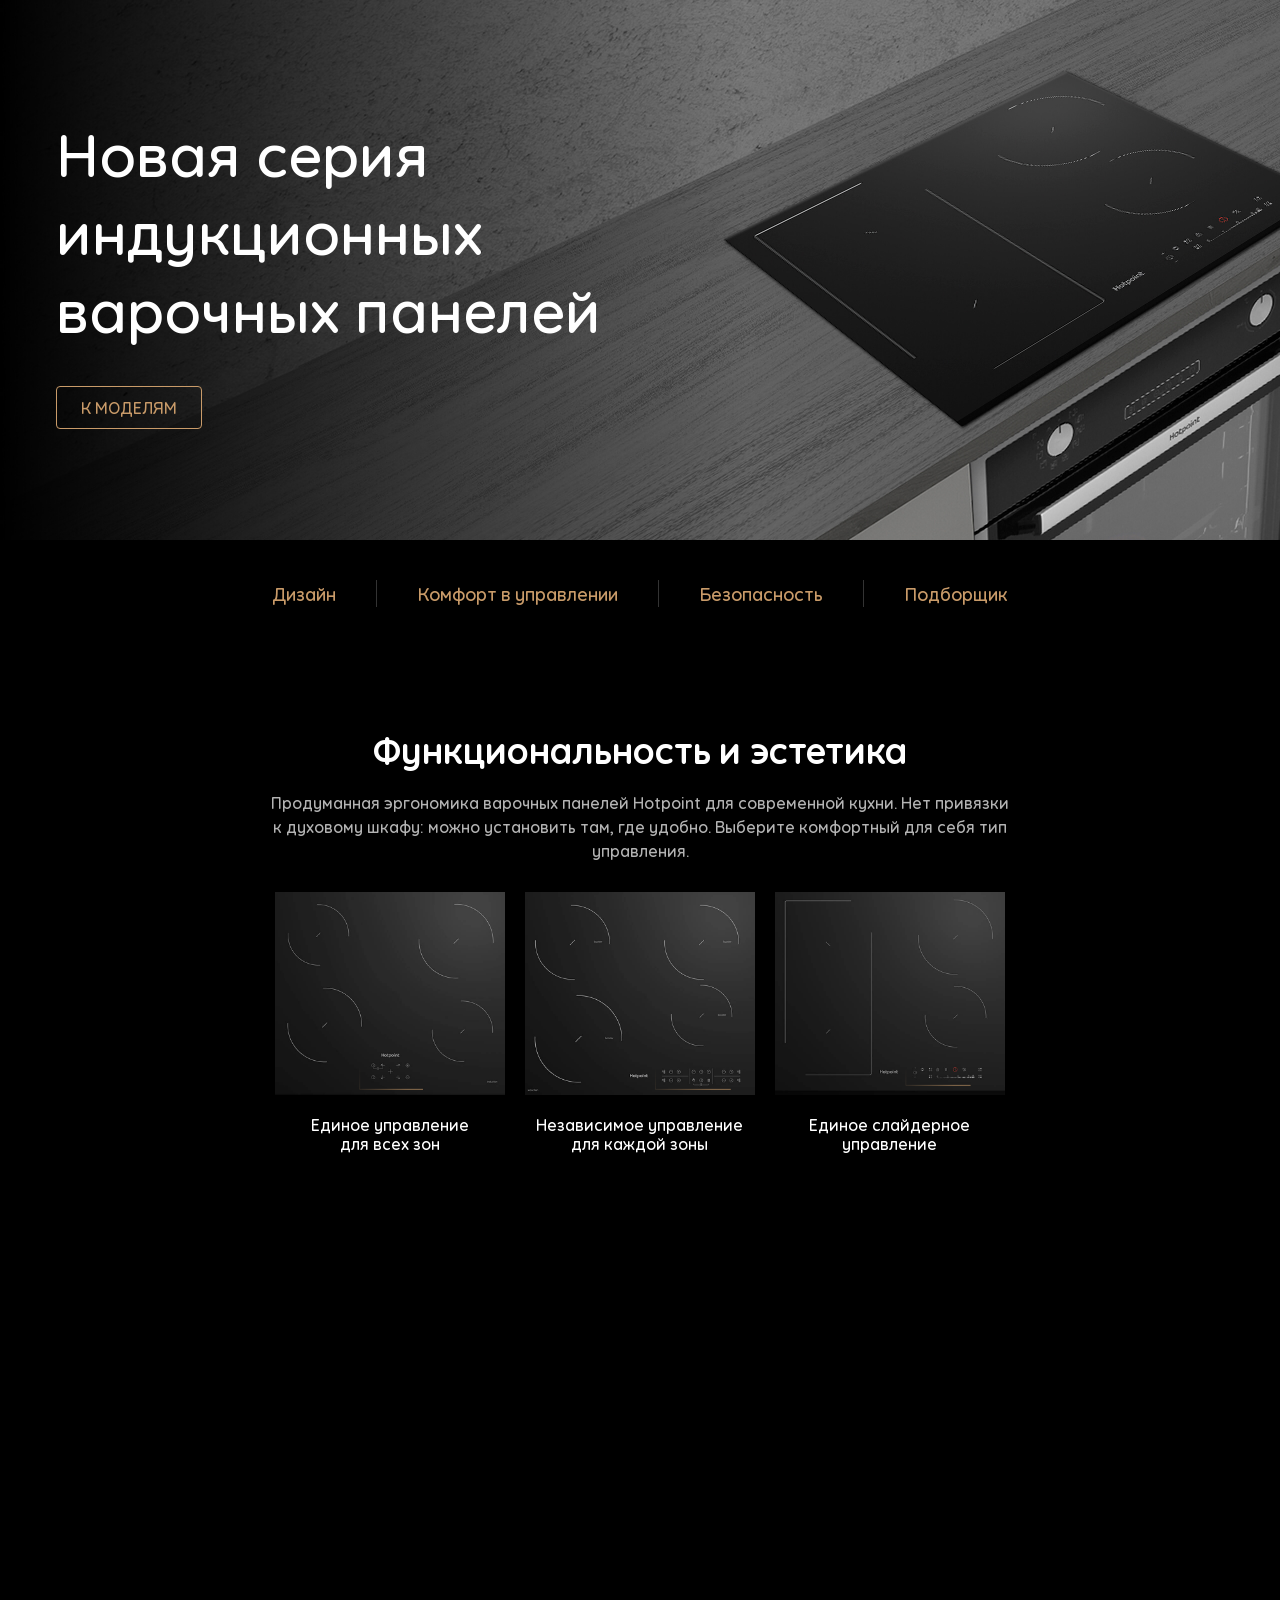
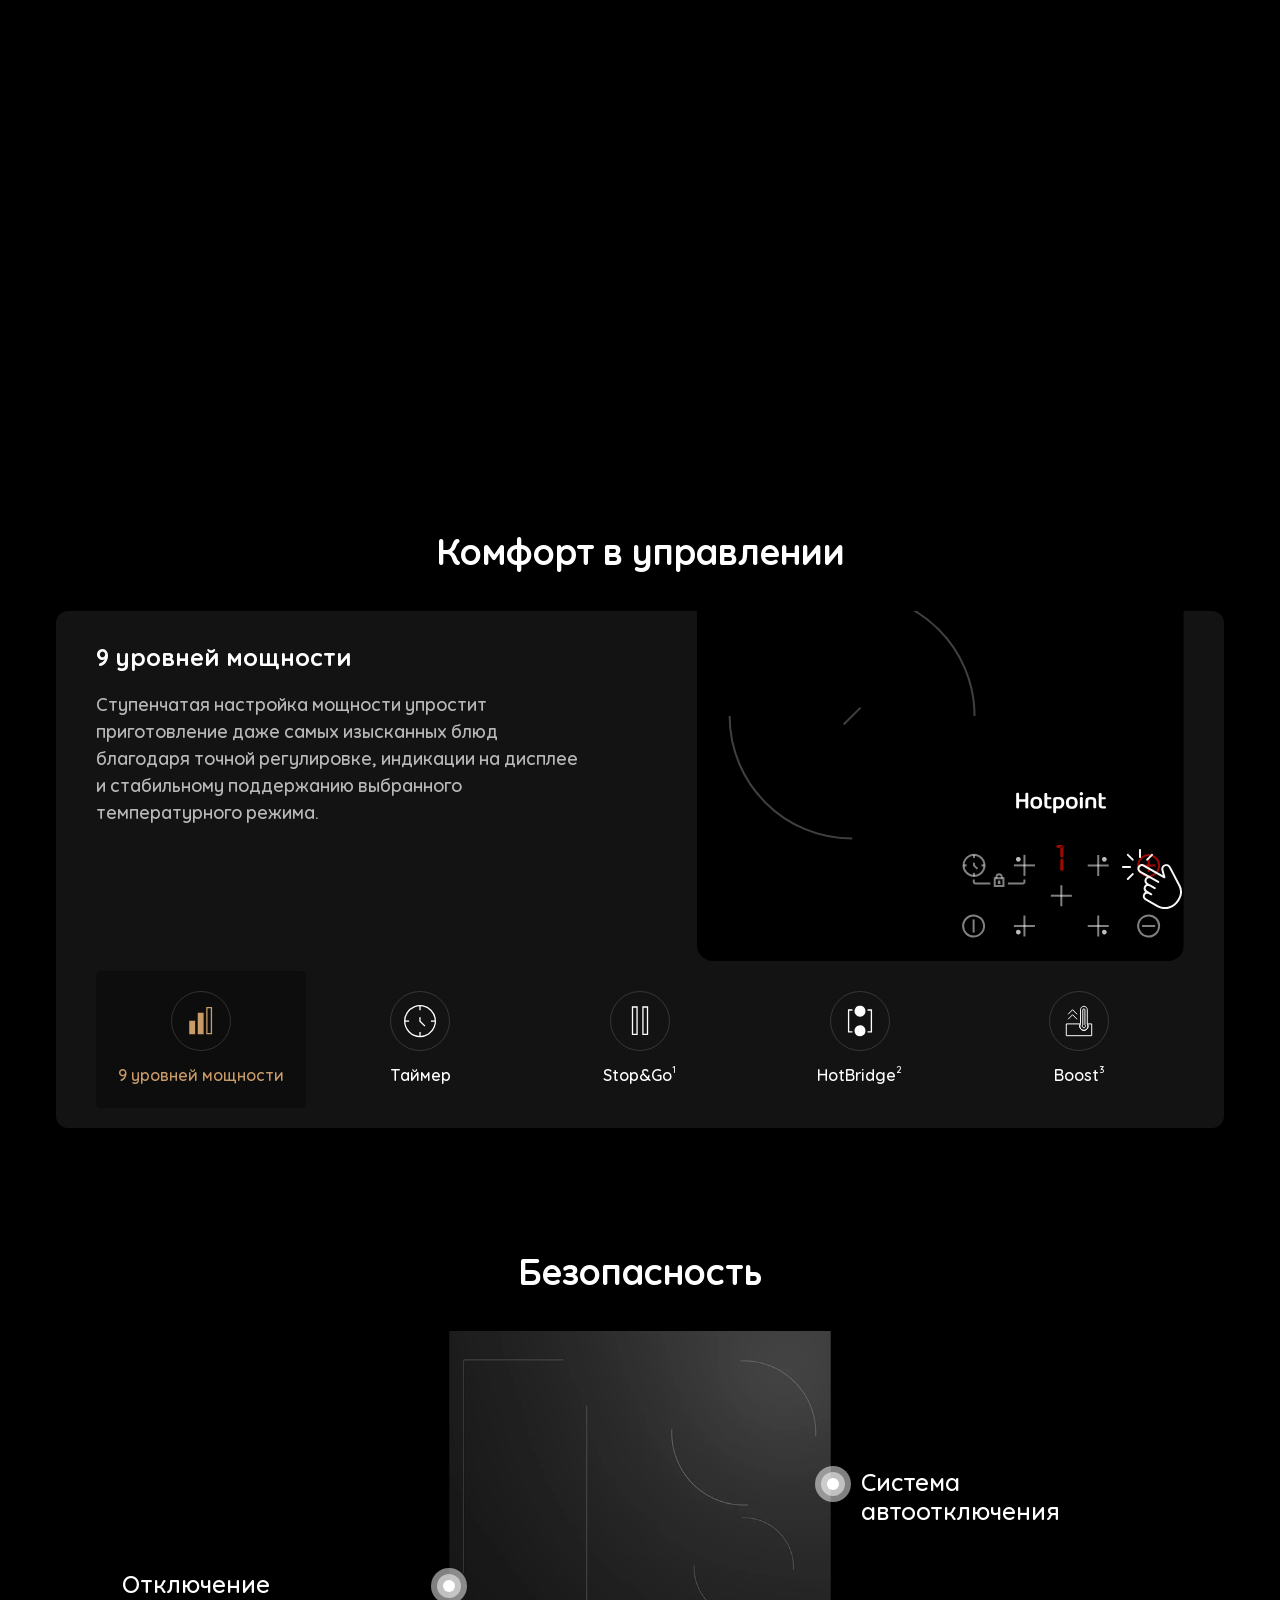
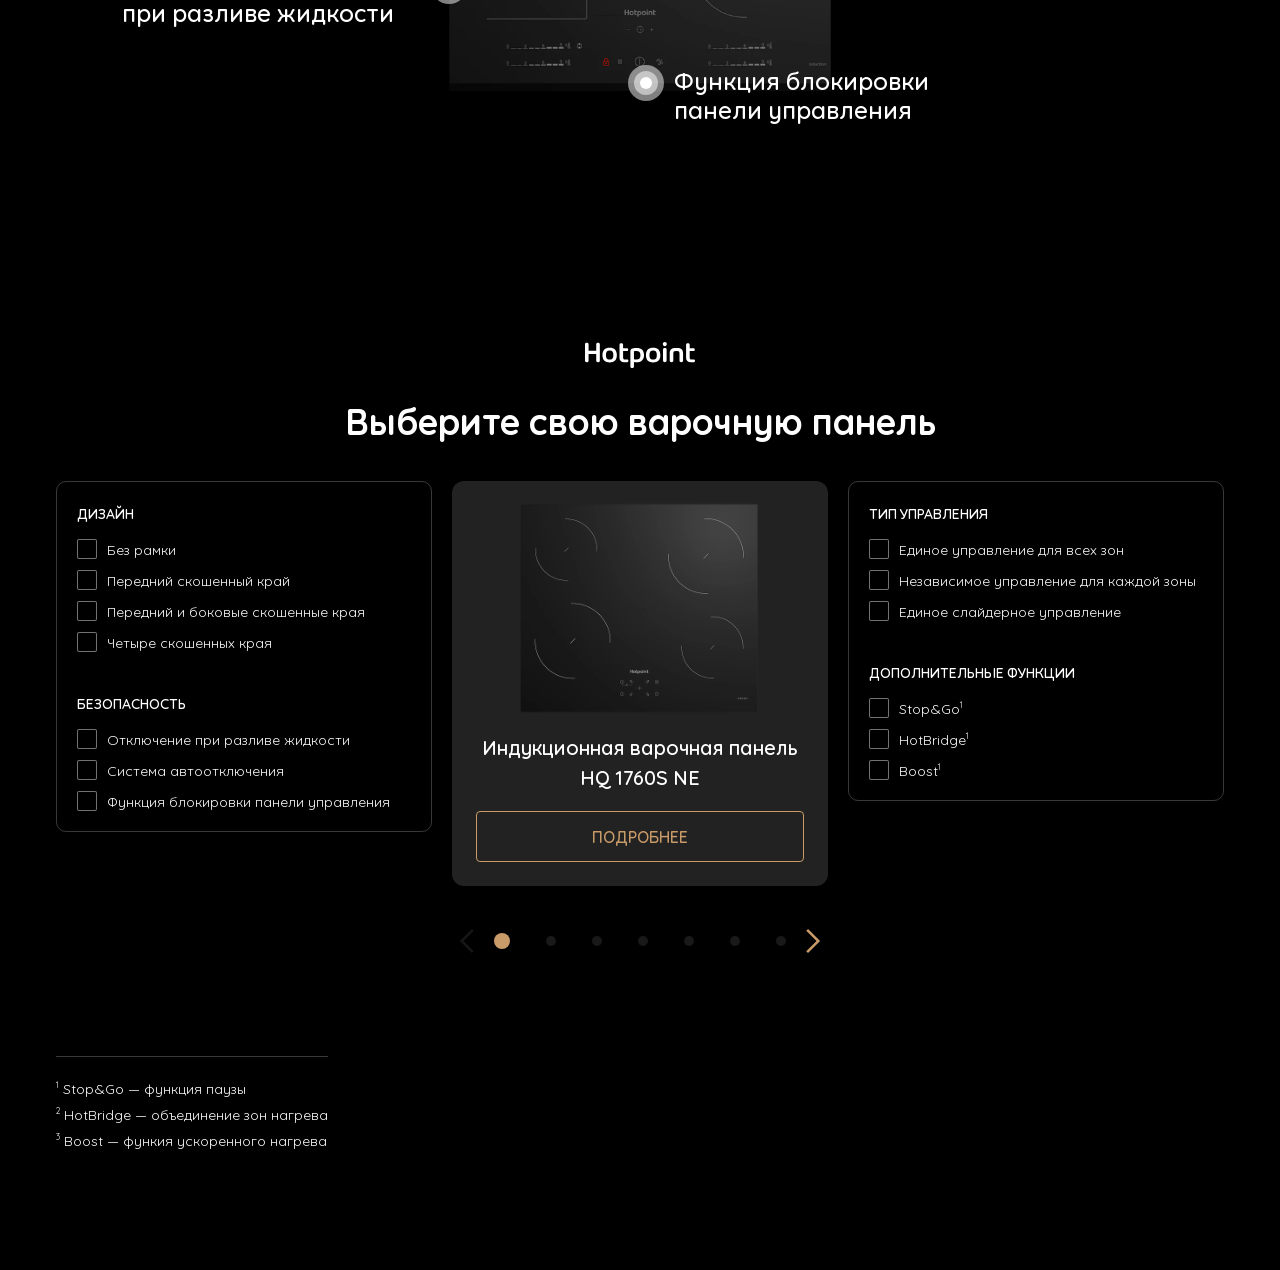
==== commit 4a522fb2: "updates" ====
--- a/landing.html
+++ b/landing.html
@@ -143,6 +143,7 @@
                     <div class="land-induction-comfort-slider">
                         <div class="land-induction-comfort-slider-list">
                             <div class="land-induction-comfort-slider-item active">
+                                <div class="land-induction-comfort-slider-item-title-mobile">9&nbsp;уровней мощности</div>
                                 <div class="land-induction-comfort-slider-item-img">
                                     <div class="land-induction-comfort-slider-item-img-bg"><img src="img/land-induction-comfort-1.svg" alt=""></div>
                                     <div class="land-induction-comfort-slider-item-img-handle land-induction-comfort-slider-item-img-handle-1"></div>
@@ -154,6 +155,7 @@
                                 </div>
                             </div>
                             <div class="land-induction-comfort-slider-item">
+                                <div class="land-induction-comfort-slider-item-title-mobile">Таймер</div>
                                 <div class="land-induction-comfort-slider-item-img">
                                     <div class="land-induction-comfort-slider-item-img-bg"><img src="img/land-induction-comfort-2.svg" alt=""></div>
                                     <div class="land-induction-comfort-slider-item-img-handle land-induction-comfort-slider-item-img-handle-2"></div>
@@ -165,6 +167,7 @@
                                 </div>
                             </div>
                             <div class="land-induction-comfort-slider-item">
+                                <div class="land-induction-comfort-slider-item-title-mobile">Функция паузы Stop&rsquo;n&rsquo;Go<sup>1</sup></div>
                                 <div class="land-induction-comfort-slider-item-img">
                                     <div class="land-induction-comfort-slider-item-img-bg"><img src="img/land-induction-comfort-3.svg" alt=""></div>
                                     <div class="land-induction-comfort-slider-item-img-3-pause"><img src="img/land-induction-comfort-3-pause.svg" alt=""></div>
@@ -173,12 +176,13 @@
                                     <div class="land-induction-comfort-slider-item-img-3-steam"><img src="img/land-induction-comfort-3-steam.png" alt=""></div>
                                 </div>
                                 <div class="land-induction-comfort-slider-item-info">
-                                    <div class="land-induction-comfort-slider-item-title">Функция паузы<br> Stop&rsquo;n&rsquo;Go*</div>
+                                    <div class="land-induction-comfort-slider-item-title">Функция паузы<br> Stop&rsquo;n&rsquo;Go<sup>1</sup></div>
                                     <div class="land-induction-comfort-slider-item-text">Отлучайтесь с&nbsp;кухни, когда это необходимо. Приостановите нагрев или другие настройки мгновенно, одним касанием&nbsp;&mdash; и&nbsp;сразу для всех активных конфорок. Повторное нажатие на&nbsp;кнопку &laquo;Пауза&raquo; вернет все настройки в&nbsp;исходное положение.</div>
-                                    <div class="land-induction-comfort-slider-item-text">*Стоп энд гоу</div>
+                                    <div class="land-induction-comfort-slider-item-text"><sup>1</sup>Стоп энд гоу</div>
                                 </div>
                             </div>
                             <div class="land-induction-comfort-slider-item">
+                                <div class="land-induction-comfort-slider-item-title-mobile">Объединение зон<br> нагрева HotBridge<sup>2</sup></div>
                                 <div class="land-induction-comfort-slider-item-img">
                                     <div class="land-induction-comfort-slider-item-img-bg"><img src="img/land-induction-comfort-4.svg" alt=""></div>
                                     <div class="land-induction-comfort-slider-item-img-4-ctrl"><img src="img/land-induction-comfort-4-ctrl.svg" alt=""></div>
@@ -187,12 +191,13 @@
                                     <div class="land-induction-comfort-slider-item-img-4-crockery"><img src="img/land-induction-comfort-4-crockery.png" alt=""></div>
                                 </div>
                                 <div class="land-induction-comfort-slider-item-info">
-                                    <div class="land-induction-comfort-slider-item-title">Объединение зон<br> нагрева HotBridge*</div>
+                                    <div class="land-induction-comfort-slider-item-title">Объединение зон нагрева<br> HotBridge<sup>2</sup></div>
                                     <div class="land-induction-comfort-slider-item-text">Пробуйте новое и&nbsp;смело готовьте на&nbsp;большую компанию: с&nbsp;функцией объединения зон нагрева две соседние конфорки образуют единую зону с&nbsp;равномерным, мощным нагревом. Удобно, чтобы тушить мясо в&nbsp;утятнице, готовить большие порции рагу или другие блюда в&nbsp;овальных или прямоугольных формах нестандартных размеров.</div>
-                                    <div class="land-induction-comfort-slider-item-text">*ХотБридж</div>
+                                    <div class="land-induction-comfort-slider-item-text"><sup>2</sup>ХотБридж</div>
                                 </div>
                             </div>
                             <div class="land-induction-comfort-slider-item">
+                                <div class="land-induction-comfort-slider-item-title-mobile">Функция ускоренного<br> нагрева Boost<sup>3</sup></div>
                                 <div class="land-induction-comfort-slider-item-img">
                                     <div class="land-induction-comfort-slider-item-img-bg"><img src="img/land-induction-comfort-5.svg" alt=""></div>
                                     <div class="land-induction-comfort-slider-item-img-handle land-induction-comfort-slider-item-img-handle-5"></div>
@@ -202,9 +207,9 @@
                                     <div class="land-induction-comfort-slider-item-img-5-steam"><img src="img/land-induction-comfort-5-steam.png" alt=""></div>
                                 </div>
                                 <div class="land-induction-comfort-slider-item-info">
-                                    <div class="land-induction-comfort-slider-item-title">Функция ускоренного нагрева Boost*</div>
+                                    <div class="land-induction-comfort-slider-item-title">Функция ускоренного нагрева<br> Boost<sup>3</sup></div>
                                     <div class="land-induction-comfort-slider-item-text">Не&nbsp;теряйте времени&nbsp;&mdash; с&nbsp;режимом ускоренного нагрева вы&nbsp;сокращаете период разогрева конфорки до&nbsp;считанных секунд. Это поможет не&nbsp;только быстро вскипятить воду, но&nbsp;и&nbsp;начать готовить как можно скорее.</div>
-                                    <div class="land-induction-comfort-slider-item-text">*Буст</div>
+                                    <div class="land-induction-comfort-slider-item-text"><sup>3</sup>Буст</div>
                                 </div>
                             </div>
                         </div>
@@ -239,7 +244,7 @@
                                         <path d="M57.5 24H50.5V66H57.5V24Z" fill="none" stroke-width="2" stroke-miterlimit="10" />
                                     </svg>
                                 </div>
-                                <div class="land-induction-comfort-slider-menu-item-title">Stop&Go*</div>
+                                <div class="land-induction-comfort-slider-menu-item-title">Stop&amp;Go<sup>1</sup></div>
                             </div>
                             <div class="land-induction-comfort-slider-menu-item">
                                 <div class="land-induction-comfort-slider-menu-item-icon">
@@ -250,7 +255,7 @@
                                         <path d="M57.5547 62.1316H63.4798V28.6658H57.5547" fill="none" stroke-width="2" stroke-miterlimit="10" />
                                     </svg>
                                 </div>
-                                <div class="land-induction-comfort-slider-menu-item-title">HotBridge*</div>
+                                <div class="land-induction-comfort-slider-menu-item-title">HotBridge<sup>2</sup></div>
                             </div>
                             <div class="land-induction-comfort-slider-menu-item">
                                 <div class="land-induction-comfort-slider-menu-item-icon">
@@ -262,7 +267,7 @@
                                         <path d="M29.3203 35.1755L36.1574 28.1963L43.0279 35.1755" fill="none" stroke-width="1.5" stroke-miterlimit="10" />
                                     </svg>
                                 </div>
-                                <div class="land-induction-comfort-slider-menu-item-title">Boost*</div>
+                                <div class="land-induction-comfort-slider-menu-item-title">Boost<sup>3</sup></div>
                             </div>
                         </div>
                     </div>
@@ -302,15 +307,22 @@
             <div class="land-induction-catalogue" id="land-induction-catalogue">
                 <div class="land-induction-container">
                     <div class="land-induction-catalogue-logo"><img src="img/land-induction-catalogue-logo.svg" alt=""></div>
-                    <div class="land-induction-catalogue-title">Выберите свою модель</div>
+                    <div class="land-induction-catalogue-title">Выберите свою варочную панель</div>
                     <div class="land-induction-catalogue-container">
+                        <div class="land-induction-catalogue-filter-link">
+                            <a href="#">
+                                <svg width="24" height="25" viewBox="0 0 24 25" fill="none" xmlns="http://www.w3.org/2000/svg"><path d="M13.25 9.25V7.75H16.25V3.75H17.75V7.75H20.75V9.25H13.25ZM16.25 21.25V11.75H17.75V21.25H16.25ZM6.25 21.25V17.25H3.25V15.75H10.75V17.25H7.75V21.25H6.25ZM6.25 13.25V3.75H7.75V13.25H6.25Z" fill="#C99B69" /></svg>
+                                Показать Фильтры
+                                <span></span>
+                            </a>
+                        </div>
                         <div class="land-induction-catalogue-filter">
                             <div class="land-induction-catalogue-filter-content">
                                 <form action="#" method="post">
                                     <script>
                                         var landInductionCatalogue = [
                                             {
-                                                'title'     : 'HQ 1760S NE',
+                                                'title'     : 'HQ&nbsp;1760S&nbsp;NE',
                                                 'image'     : 'img/catalogue/HQ 1760S NE.png',
                                                 'url'       : 'https://hotpoint.ru/product/indukcionnaya-varochnaya-panel-hotpoint-hq1760sne',
                                                 'border'    : [true, false, false, false],
@@ -319,7 +331,7 @@
                                                 'comfort'   : [false, false, false],
                                             },
                                             {
-                                                'title'     : 'HQ 1760S BF',
+                                                'title'     : 'HQ&nbsp;1760S&nbsp;BF',
                                                 'image'     : 'img/catalogue/HQ 1760S BF.png',
                                                 'url'       : 'https://hotpoint.ru/product/indukcionnaya-varochnaya-panel-hotpoint-hq1760sbf',
                                                 'border'    : [false, true, false, false],
@@ -328,7 +340,7 @@
                                                 'comfort'   : [false, false, false],
                                             },
                                             {
-                                                'title'     : 'HQ 1760S BA',
+                                                'title'     : 'HQ&nbsp;1760S&nbsp;BA',
                                                 'image'     : 'img/catalogue/HQ 1760S BA.png',
                                                 'url'       : 'https://hotpoint.ru/product/indukcionnaya-varochnaya-panel-hotpoint-hq1760sba',
                                                 'border'    : [false, false, true, false],
@@ -337,7 +349,7 @@
                                                 'comfort'   : [false, false, false],
                                             },
                                             {
-                                                'title'     : 'HB 2560S BA',
+                                                'title'     : 'HB&nbsp;2560S&nbsp;BA',
                                                 'image'     : 'img/catalogue/HB 2560S BA.png',
                                                 'url'       : 'https://hotpoint.ru/product/elektricheskaya-varochnaya-panel-hotpoint-hb2560sba',
                                                 'border'    : [false, false, false, true],
@@ -346,7 +358,7 @@
                                                 'comfort'   : [true, false, true],
                                             },
                                             {
-                                                'title'     : 'HB 2560S NE',
+                                                'title'     : 'HB&nbsp;2560S&nbsp;NE',
                                                 'image'     : 'img/catalogue/HB 2560S NE.png',
                                                 'url'       : 'https://hotpoint.ru/product/elektricheskaya-varochnaya-panel-hotpoint-hb2560sne',
                                                 'border'    : [true, false, false, false],
@@ -355,7 +367,7 @@
                                                 'comfort'   : [true, false, true],
                                             },
                                             {
-                                                'title'     : 'HB 2560S BF',
+                                                'title'     : 'HB&nbsp;2560S&nbsp;BF',
                                                 'image'     : 'img/catalogue/HB 2560S BF.png',
                                                 'url'       : 'https://hotpoint.ru/product/indukcionnaya-varochnaya-panel-hotpoint-hb2560sbf',
                                                 'border'    : [false, true, false, false],
@@ -364,7 +376,7 @@
                                                 'comfort'   : [true, false, true],
                                             },
                                             {
-                                                'title'     : 'HS 3560B BF',
+                                                'title'     : 'HS&nbsp;3560B&nbsp;BF',
                                                 'image'     : 'img/catalogue/HS 3560B BF.png',
                                                 'url'       : 'https://hotpoint.ru/induktsionnye-varochnye-paneli',
                                                 'border'    : [false, true, false, false],
@@ -375,18 +387,20 @@
                                         ];
                                     </script>
                                     <div class="land-induction-catalogue-filter-left">
-                                        <div class="land-induction-catalogue-filter-group open">
-                                            <div class="land-induction-catalogue-filter-group-title">Вариации краев<svg viewBox="0 0 12 7" xmlns="http://www.w3.org/2000/svg"><path d="M6.34906 6.85375L0.695312 1.2L1.74906 0.146248L6.34906 4.74625L10.9491 0.146248L12.0028 1.2L6.34906 6.85375Z" /></svg></div>
-                                            <div class="land-induction-catalogue-filter-group-content" style="display:block">
+                                        <div class="land-induction-catalogue-filter-group">
+                                            <div class="land-induction-catalogue-filter-group-title">Дизайн</div>
+                                            <div class="land-induction-catalogue-filter-group-selected"></div>
+                                            <div class="land-induction-catalogue-filter-group-content">
                                                 <div class="land-induction-catalogue-filter-item"><label><input type="checkbox" name="border" value="0"><span>Без рамки</span></label></div>
                                                 <div class="land-induction-catalogue-filter-item"><label><input type="checkbox" name="border" value="1"><span>Передний скошенный край</span></label></div>
                                                 <div class="land-induction-catalogue-filter-item"><label><input type="checkbox" name="border" value="2"><span>Передний и&nbsp;боковые скошенные края</span></label></div>
                                                 <div class="land-induction-catalogue-filter-item"><label><input type="checkbox" name="border" value="3"><span>Четыре скошенных края</span></label></div>
                                             </div>
                                         </div>
-                                        <div class="land-induction-catalogue-filter-group open">
-                                            <div class="land-induction-catalogue-filter-group-title">Безопасность<svg viewBox="0 0 12 7" xmlns="http://www.w3.org/2000/svg"><path d="M6.34906 6.85375L0.695312 1.2L1.74906 0.146248L6.34906 4.74625L10.9491 0.146248L12.0028 1.2L6.34906 6.85375Z" /></svg></div>
-                                            <div class="land-induction-catalogue-filter-group-content" style="display:block">
+                                        <div class="land-induction-catalogue-filter-group">
+                                            <div class="land-induction-catalogue-filter-group-title">Безопасность</div>
+                                            <div class="land-induction-catalogue-filter-group-selected"></div>
+                                            <div class="land-induction-catalogue-filter-group-content">
                                                 <div class="land-induction-catalogue-filter-item"><label><input type="checkbox" name="security" value="0"><span>Отключение при разливе жидкости</span></label></div>
                                                 <div class="land-induction-catalogue-filter-item"><label><input type="checkbox" name="security" value="1"><span>Система автоотключения</span></label></div>
                                                 <div class="land-induction-catalogue-filter-item"><label><input type="checkbox" name="security" value="2"><span>Функция блокировки панели управления</span></label></div>
@@ -394,22 +408,28 @@
                                         </div>
                                     </div>
                                     <div class="land-induction-catalogue-filter-right">
-                                        <div class="land-induction-catalogue-filter-group open">
-                                            <div class="land-induction-catalogue-filter-group-title">Вариации управления<svg viewBox="0 0 12 7" xmlns="http://www.w3.org/2000/svg"><path d="M6.34906 6.85375L0.695312 1.2L1.74906 0.146248L6.34906 4.74625L10.9491 0.146248L12.0028 1.2L6.34906 6.85375Z" /></svg></div>
-                                            <div class="land-induction-catalogue-filter-group-content" style="display:block">
+                                        <div class="land-induction-catalogue-filter-group">
+                                            <div class="land-induction-catalogue-filter-group-title">Тип управления</div>
+                                            <div class="land-induction-catalogue-filter-group-selected"></div>
+                                            <div class="land-induction-catalogue-filter-group-content">
                                                 <div class="land-induction-catalogue-filter-item"><label><input type="checkbox" name="ctrl" value="0"><span>Единое управление для всех зон</span></label></div>
                                                 <div class="land-induction-catalogue-filter-item"><label><input type="checkbox" name="ctrl" value="1"><span>Независимое управление для каждой зоны</span></label></div>
                                                 <div class="land-induction-catalogue-filter-item"><label><input type="checkbox" name="ctrl" value="2"><span>Единое слайдерное управление</span></label></div>
                                             </div>
                                         </div>
-                                        <div class="land-induction-catalogue-filter-group open">
-                                            <div class="land-induction-catalogue-filter-group-title">Комфорт в&nbsp;управлении<svg viewBox="0 0 12 7" xmlns="http://www.w3.org/2000/svg"><path d="M6.34906 6.85375L0.695312 1.2L1.74906 0.146248L6.34906 4.74625L10.9491 0.146248L12.0028 1.2L6.34906 6.85375Z" /></svg></div>
-                                            <div class="land-induction-catalogue-filter-group-content" style="display:block">
-                                                <div class="land-induction-catalogue-filter-item"><label><input type="checkbox" name="comfort" value="0"><span>Stop&amp;Go</span></label></div>
-                                                <div class="land-induction-catalogue-filter-item"><label><input type="checkbox" name="comfort" value="1"><span>HotBridge</span></label></div>
-                                                <div class="land-induction-catalogue-filter-item"><label><input type="checkbox" name="comfort" value="2"><span>Boost</span></label></div>
+                                        <div class="land-induction-catalogue-filter-group">
+                                            <div class="land-induction-catalogue-filter-group-title">Дополнительные функции</div>
+                                            <div class="land-induction-catalogue-filter-group-selected"></div>
+                                            <div class="land-induction-catalogue-filter-group-content">
+                                                <div class="land-induction-catalogue-filter-item"><label><input type="checkbox" name="comfort" value="0"><span>Stop&amp;Go<em>1</em></span></label></div>
+                                                <div class="land-induction-catalogue-filter-item"><label><input type="checkbox" name="comfort" value="1"><span>HotBridge<em>1</em></span></label></div>
+                                                <div class="land-induction-catalogue-filter-item"><label><input type="checkbox" name="comfort" value="2"><span>Boost<em>1</em></span></label></div>
                                             </div>
                                         </div>
+                                    </div>
+                                    <div class="land-induction-catalogue-filter-ctrl">
+                                        <div class="land-induction-catalogue-filter-clear"><a href="#"><svg width="16" height="17" viewBox="0 0 16 17" fill="none" xmlns="http://www.w3.org/2000/svg"><path d="M4.265 12.9359L3.5625 12.2334L7.29583 8.50004L3.5625 4.76671L4.265 4.06421L7.99833 7.79754L11.7317 4.06421L12.4342 4.76671L8.70083 8.50004L12.4342 12.2334L11.7317 12.9359L7.99833 9.20254L4.265 12.9359Z" fill="white" fill-opacity="0.5" /></svg>очистить</a></div>
+                                        <div class="land-induction-catalogue-filter-submit"><a href="#">Показать</a></div>
                                     </div>
                                 </form>
                             </div>
@@ -428,6 +448,13 @@
                             </div>
                         </div>
                     </div>
+                    <div class="land-induction-catalogue-notice">
+                        <div class="land-induction-catalogue-notice-inner">
+                            <div class="land-induction-catalogue-notice-item"><sup>1</sup> Stop&amp;Go&nbsp;&mdash; функция паузы</div>
+                            <div class="land-induction-catalogue-notice-item"><sup>2</sup> HotBridge&nbsp;&mdash; объединение зон нагрева</div>
+                            <div class="land-induction-catalogue-notice-item"><sup>3</sup> Boost&nbsp;&mdash; функия ускоренного нагрева</div>
+                        </div>
+                    </div>
                 </div>
             </div>
             <!-- land induction catalogue END -->
--- a/css/styles.css
+++ b/css/styles.css
@@ -42,14 +42,15 @@
     .land-induction-menu {display:none}
 }
 
-.land-induction-design {margin:120px 0 0 0; height:2010px}
-.land-induction-design-container {position:relative; height:670px}
+.land-induction-design {margin:120px 0 0 0; height:1281px}
+.land-induction-design-container {position:relative; height:427px}
 .land-induction-design.fixed .land-induction-design-container {position:fixed; left:0; top:120px; right:0}
 .land-induction-wrapper.full .land-induction-design.fixed .land-induction-design-container {top:200px}
-.land-induction-design-item {position:absolute; left:0; top:0; right:0; height:670px; opacity:0; transition:opacity 1s}
+.land-induction-design-item {position:absolute; left:0; top:0; right:0; height:427px; opacity:0; transition:opacity 1s}
 .land-induction-design-item.active {opacity:1}
 .land-induction-design-item-title {text-align:center; font-weight:bold; font-size:36px; line-height:43px; color:#FFFFFF}
-.land-induction-design-item-text {margin:20px auto 0 auto; max-width:648px; text-align:center; font-weight:500; font-size:18px; line-height:27px; color:rgba(255, 255, 255, 0.7)}
+.land-induction-design-item-text {margin:20px auto 0 auto; max-width:648px; text-align:center; font-weight:500; font-size:16px; line-height:1.5em; color:rgba(255, 255, 255, 0.7)}
+.land-induction-design-item:nth-child(1) .land-induction-design-item-text {max-width:818px}
 
 @media (max-width:1187px) {
     .land-induction-design {margin:40px 0 0 0; height:4050px}
@@ -62,11 +63,11 @@
     .land-induction-design-item-text br {display:none}
 }
 
-.land-induction-design-item-func {margin:60px -20px 0 -20px; display:flex}
-.land-induction-design-item-func-item {margin:0 20px; min-width:calc(33.33% - 40px); max-width:calc(33.33% - 40px)}
+.land-induction-design-item-func {margin:30px auto 0 auto; display:flex; max-width:750px}
+.land-induction-design-item-func-item {margin:0 10px; min-width:calc(33.33% - 20px); max-width:calc(33.33% - 20px)}
 .land-induction-design-item-func-item-img {position:relative}
 .land-induction-design-item-func-item-img img {display:block; width:100%}
-.land-induction-design-item-func-item-title {margin:20px 0 0 0; text-align:center; font-weight:500; font-size:18px; line-height:22px; color:#FFFFFF}
+.land-induction-design-item-func-item-title {margin:20px 0 0 0; text-align:center; font-weight:500; font-size:16px; line-height:1.2em; color:#FFFFFF}
 .land-induction-design-item-func-item-light {position:absolute; transform-origin:left center; transform:scale(0, 1)}
 .land-induction-design-item.animate .land-induction-design-item-func-item-light {transform:scale(1, 1)}
 .land-induction-design-item-func-item-light-1 {left:36.46%; top:76.56%; width:27.97%; transition:transform 0.5s 1s}
@@ -77,41 +78,41 @@
     .land-induction-design-item-func {margin:30px 0 0 0; display:block; position:relative}
     .land-induction-design-item-func-item {min-width:0; max-width:none; position:absolute; display:flex; flex-direction:column; left:0; top:0; right:0; opacity:0; height:100vh; transition:opacity 1s}
     .land-induction-design-item-func-item.active {opacity:1}
-    .land-induction-design-item-func-item-img {width:240px; margin:0 auto}
+    .land-induction-design-item-func-item-img {width:260px; margin:0 auto}
     .land-induction-design-item-func-item-title {font-size:15px; line-height:18px}
 }
 
-.land-induction-design-item-borders {margin:86px -20px 0 -20px; display:flex}
-.land-induction-design-item-borders-item {margin:0 20px; min-width:calc(25% - 40px); max-width:calc(25% - 40px)}
+.land-induction-design-item-borders {margin:30px auto 0 auto; display:flex; max-width:750px}
+.land-induction-design-item-borders-item {margin:0 10px; min-width:calc(25% - 20px); max-width:calc(25% - 20px)}
 .land-induction-design-item-borders-item-img {position:relative; overflow:hidden}
 .land-induction-design-item-borders-item-img img {display:block; width:100%}
-.land-induction-design-item-borders-item-title {margin:20px 0 0 0; text-align:center; font-weight:500; font-size:18px; line-height:22px; color:#FFFFFF}
-.land-induction-design-item-borders-item-light-2 {position:absolute; left:0; bottom:0; width:200%; height:5px; background:linear-gradient(90deg, rgba(201, 155, 105, 0) 0%, #C99B69 50%, #C99B69 100%); transition:transform 0.5s 1s; transform:translateX(100%)}
+.land-induction-design-item-borders-item-title {margin:20px 0 0 0; text-align:center; font-weight:500; font-size:16px; line-height:1.2em; color:#FFFFFF}
+.land-induction-design-item-borders-item-light-2 {position:absolute; left:0; bottom:0; width:200%; height:3px; background:linear-gradient(90deg, rgba(201, 155, 105, 0) 0%, #C99B69 50%, #C99B69 100%); transition:transform 0.5s 1s; transform:translateX(100%)}
 .land-induction-design-item.active .land-induction-design-item-borders-item-light-2 {transform:translateX(-50%)}
-.land-induction-design-item-borders-item-light-3-1 {position:absolute; left:0; bottom:0; width:200%; height:5px; background:linear-gradient(90deg, rgba(201, 155, 105, 0) 0%, #C99B69 50%, #C99B69 100%); transition:transform 0.5s 1s; transform:translateX(100%)}
+.land-induction-design-item-borders-item-light-3-1 {position:absolute; left:0; bottom:0; width:200%; height:3px; background:linear-gradient(90deg, rgba(201, 155, 105, 0) 0%, #C99B69 50%, #C99B69 100%); transition:transform 0.5s 1s; transform:translateX(100%)}
 .land-induction-design-item.active .land-induction-design-item-borders-item-light-3-1 {transform:translateX(-50%)}
-.land-induction-design-item-borders-item-light-3-2 {position:absolute; left:0; top:0; height:200%; width:5px; background:linear-gradient(-180deg, rgba(201, 155, 105, 0) 0%, #C99B69 50%, #C99B69 100%); transition:transform 0.5s 1.25s; transform:translateY(100%)}
+.land-induction-design-item-borders-item-light-3-2 {position:absolute; left:0; top:0; height:200%; width:3px; background:linear-gradient(-180deg, rgba(201, 155, 105, 0) 0%, #C99B69 50%, #C99B69 100%); transition:transform 0.5s 1.25s; transform:translateY(100%)}
 .land-induction-design-item.active .land-induction-design-item-borders-item-light-3-2 {transform:translateY(-50%)}
-.land-induction-design-item-borders-item-light-3-3 {position:absolute; right:0; top:0; height:200%; width:5px; background:linear-gradient(-180deg, rgba(201, 155, 105, 0) 0%, #C99B69 50%, #C99B69 100%); transition:transform 0.5s 1.25s; transform:translateY(100%)}
+.land-induction-design-item-borders-item-light-3-3 {position:absolute; right:0; top:0; height:200%; width:3px; background:linear-gradient(-180deg, rgba(201, 155, 105, 0) 0%, #C99B69 50%, #C99B69 100%); transition:transform 0.5s 1.25s; transform:translateY(100%)}
 .land-induction-design-item.active .land-induction-design-item-borders-item-light-3-3 {transform:translateY(-50%)}
-.land-induction-design-item-borders-item-light-4-1 {position:absolute; left:0; bottom:0; width:200%; height:5px; background:linear-gradient(90deg, #C99B69 0%, #C99B69 50%, rgba(201, 155, 105, 0) 100%); transition:transform 0.5s 1s; transform:translateX(-100%)}
+.land-induction-design-item-borders-item-light-4-1 {position:absolute; left:0; bottom:0; width:200%; height:3px; background:linear-gradient(90deg, #C99B69 0%, #C99B69 50%, rgba(201, 155, 105, 0) 100%); transition:transform 0.5s 1s; transform:translateX(-100%)}
 .land-induction-design-item.active .land-induction-design-item-borders-item-light-4-1 {transform:translateX(0%)}
-.land-induction-design-item-borders-item-light-4-2 {position:absolute; left:0; top:0; height:200%; width:5px; background:linear-gradient(-180deg, rgba(201, 155, 105, 0) 0%, #C99B69 50%, #C99B69 100%); transition:transform 0.5s 1s; transform:translateY(100%)}
+.land-induction-design-item-borders-item-light-4-2 {position:absolute; left:0; top:0; height:200%; width:3px; background:linear-gradient(-180deg, rgba(201, 155, 105, 0) 0%, #C99B69 50%, #C99B69 100%); transition:transform 0.5s 1s; transform:translateY(100%)}
 .land-induction-design-item.active .land-induction-design-item-borders-item-light-4-2 {transform:translateY(-50%)}
-.land-induction-design-item-borders-item-light-4-3 {position:absolute; right:0; top:0; height:200%; width:5px; background:linear-gradient(-180deg, rgba(201, 155, 105, 0) 0%, #C99B69 50%, #C99B69 100%); transition:transform 0.5s 1.25s; transform:translateY(100%)}
+.land-induction-design-item-borders-item-light-4-3 {position:absolute; right:0; top:0; height:200%; width:3px; background:linear-gradient(-180deg, rgba(201, 155, 105, 0) 0%, #C99B69 50%, #C99B69 100%); transition:transform 0.5s 1.25s; transform:translateY(100%)}
 .land-induction-design-item.active .land-induction-design-item-borders-item-light-4-3 {transform:translateY(-50%)}
-.land-induction-design-item-borders-item-light-4-4 {position:absolute; left:0; top:0; width:200%; height:5px; background:linear-gradient(90deg, #C99B69 0%, #C99B69 50%, rgba(201, 155, 105, 0) 100%); transition:transform 0.5s 1.25s; transform:translateX(-100%)}
+.land-induction-design-item-borders-item-light-4-4 {position:absolute; left:0; top:0; width:200%; height:3px; background:linear-gradient(90deg, #C99B69 0%, #C99B69 50%, rgba(201, 155, 105, 0) 100%); transition:transform 0.5s 1.25s; transform:translateX(-100%)}
 .land-induction-design-item.active .land-induction-design-item-borders-item-light-4-4 {transform:translateX(0%)}
 
 @media (max-width:1187px) {
     .land-induction-design-item-borders {margin:30px 0 0 0; display:block; position:relative}
     .land-induction-design-item-borders-item {min-width:0; max-width:none; position:absolute; left:0; top:0; right:0; opacity:0; transition:opacity 1s}
     .land-induction-design-item-borders-item.active {opacity:1}
-    .land-induction-design-item-borders-item-img {width:240px; margin:0 auto}
+    .land-induction-design-item-borders-item-img {width:260px; margin:0 auto}
     .land-induction-design-item-borders-item-title {font-size:15px; line-height:18px}
 }
 
-.land-induction-design-item-zones {margin:60px auto 0 auto; width:450px; position:relative}
+.land-induction-design-item-zones {margin:30px auto 0 auto; width:270px; position:relative}
 .land-induction-design-item-zones-panel img {display:block; width:100%}
 .land-induction-design-item-zones-crockery {position:absolute; left:0; top:0; right:0; bottom:0; opacity:0}
 .land-induction-design-item.animate .land-induction-design-item-zones-crockery {opacity:1}
@@ -122,19 +123,20 @@
 .land-induction-design-item-zones-crockery-4 {transition:opacity 0.5s 1.6s}
 
 @media (max-width:1187px) {
-    .land-induction-design-item-zones {margin:30px auto 0 auto; width:240px}
+    .land-induction-design-item-zones {margin:30px auto 0 auto; width:260px}
 }
 
 .land-induction-comfort {margin:120px 0 0 0}
 .land-induction-comfort-title {text-align:center; font-weight:bold; font-size:36px; line-height:43px; color:#FFFFFF}
-.land-induction-comfort-slider {position:relative; margin:40px 0 0 0; border-radius:12px; background:#131313; padding:0 0 84px 0}
+.land-induction-comfort-slider {position:relative; margin:40px 0 0 0; border-radius:12px; background:#131313; padding:0 0 20px 0; overflow:hidden}
 .land-induction-comfort-slider-list {position:relative}
 @media (min-width:1188px) {
-    .land-induction-comfort-slider-list {height:597px !important}
-}
-.land-induction-comfort-slider-item {position:absolute; left:0; top:0; right:0; opacity:0; padding:67px 84px 0 84px; transition:opacity 0.5s; display:flex; justify-content:space-between; flex-direction:row-reverse}
+    .land-induction-comfort-slider-list {height:350px !important}
+}
+.land-induction-comfort-slider-item {position:absolute; left:0; top:0; right:0; opacity:0; padding:0 40px; height:350px; transition:opacity 0.5s; display:flex; align-items:flex-start; justify-content:space-between; flex-direction:row-reverse}
 .land-induction-comfort-slider-item.active {opacity:1}
-.land-induction-comfort-slider-item-img {min-width:596px; max-width:596px; position:relative}
+.land-induction-comfort-slider-item-title-mobile {display:none}
+.land-induction-comfort-slider-item-img {align-self:flex-end; min-width:487px; max-width:487px; position:relative}
 .land-induction-comfort-slider-item-img-bg img {display:block; width:100%; border-radius:16px}
 .land-induction-comfort-slider-item-img-handle {position:absolute; width:60px; height:60px; background:url(../img/land-induction-comfort-slider-handle.svg) no-repeat; background-size:100%; animation:handleanimate 1s infinite linear; opacity:0}
 @keyframes handleanimate {
@@ -145,73 +147,78 @@
         transform: scale(1.05);
     }
 }
-.land-induction-comfort-slider-item-img-handle-1 {left:566px; top:383px}
-.land-induction-comfort-slider-item-1-digit {position:absolute; left:414px; top:339px; width:65px; height:48px; display:flex; align-items:center; justify-content:center; color:#9E0900; font:48px/48px DigitalDisplay, sans-serif}
-.land-induction-comfort-slider-item-img-handle-2 {left:368px; top:348px}
-.land-induction-comfort-slider-item-2-digits {position:absolute; left:400px; top:245px; width:130px; height:64px; display:flex; align-items:center; justify-content:center; color:#9E0900; font:36px/43px JetBrainsMono, sans-serif}
-.land-induction-comfort-slider-item-img-handle-3 {left:408px; top:445px}
+.land-induction-comfort-slider-item-img-handle-1 {left:434px; top:288px}
+.land-induction-comfort-slider-item-1-digit {position:absolute; left:330px; top:274px; width:65px; height:40px; display:flex; align-items:center; justify-content:center; color:#9E0900; font:40px/40px DigitalDisplay, sans-serif}
+.land-induction-comfort-slider-item-img-handle-2 {left:284px; top:305px}
+.land-induction-comfort-slider-item-2-digits {position:absolute; left:326px; top:200px; width:106px; height:52px; display:flex; align-items:center; justify-content:center; color:#9E0900; font:30px/30px JetBrainsMono, sans-serif}
+.land-induction-comfort-slider-item-img-handle-3 {left:314px; top:340px}
 .land-induction-comfort-slider-item-img-3-pause {position:absolute; left:0; top:0; right:0; opacity:0}
 .land-induction-comfort-slider-item-img-3-pause img {display:block; width:100%}
 .land-induction-comfort-slider-item-img-3-crockery {position:absolute; left:0; top:0; right:0}
 .land-induction-comfort-slider-item-img-3-crockery img {display:block; width:100%}
-.land-induction-comfort-slider-item-img-3-steam {position:absolute; left:77px; top:3px; width:352px}
+.land-induction-comfort-slider-item-img-3-steam {position:absolute; left:0; top:0; right:0}
 .land-induction-comfort-slider-item-img-3-steam img {display:block; width:100%}
-.land-induction-comfort-slider-item-img-handle-4 {left:356px; top:466px}
-.land-induction-comfort-slider-item-img-4-border {position:absolute; left:63px; top:28px; width:181px; height:368px; border:2px dashed #C99B69; opacity:0}
+.land-induction-comfort-slider-item-img-handle-4 {left:273px; top:350px}
+.land-induction-comfort-slider-item-img-4-border {position:absolute; left:51px; top:73px; width:148px; height:300px; border:2px dashed #C99B69; opacity:0}
 .land-induction-comfort-slider-item-img-4-crockery {position:absolute; left:0; top:0; right:0; opacity:0}
 .land-induction-comfort-slider-item-img-4-crockery img {display:block; width:100%}
 .land-induction-comfort-slider-item-img-4-ctrl {position:absolute; left:0; top:0; right:0; opacity:0}
 .land-induction-comfort-slider-item-img-4-ctrl img {display:block; width:100%}
-.land-induction-comfort-slider-item-img-handle-5 {left:493px; top:460px}
+.land-induction-comfort-slider-item-img-handle-5 {left:387px; top:352px}
 .land-induction-comfort-slider-item-img-5-crockery-1 {position:absolute; left:0; top:0; right:0}
 .land-induction-comfort-slider-item-img-5-crockery-1 img {display:block; width:100%}
 .land-induction-comfort-slider-item-img-5-crockery-2 {position:absolute; left:0; top:0; right:0; opacity:0}
 .land-induction-comfort-slider-item-img-5-crockery-2 img {display:block; width:100%}
 .land-induction-comfort-slider-item-img-5-crockery-3 {position:absolute; left:0; top:0; right:0; opacity:0}
 .land-induction-comfort-slider-item-img-5-crockery-3 img {display:block; width:100%}
-.land-induction-comfort-slider-item-img-5-steam {position:absolute; left:0; top:0; right:0; opacity:0; mix-blend-mode:plus-lighter}
+.land-induction-comfort-slider-item-img-5-steam {position:absolute; left:0; top:0; right:0; opacity:0}
 .land-induction-comfort-slider-item-img-5-steam img {display:block; width:100%}
-.land-induction-comfort-slider-item-info {min-width:322px; max-width:322px}
+.land-induction-comfort-slider-item-info {min-width:495px; max-width:495px; padding:30px 0 0 0}
 .land-induction-comfort-slider-item-title {font-weight:bold; font-size:24px; line-height:29px; color:#FFFFFF}
+.land-induction-comfort-slider-item-title sup {vertical-align:top; font-size:0.6em; line-height:1em; position:relative; top:4px}
 .land-induction-comfort-slider-item-text {margin:20px 0 0 0; font-weight:500; font-size:18px; line-height:27px; color:rgba(255, 255, 255, 0.7)}
-.land-induction-comfort-slider-menu {margin:0 79px; display:flex}
-.land-induction-comfort-slider-menu-item {min-width:calc(20% - 10px); max-width:calc(20% - 10px); margin:0 5px; padding:40px 0; transition:background 0.2s; border-radius:5px; cursor:pointer}
+.land-induction-comfort-slider-item-text sup {vertical-align:top; font-size:0.6em; line-height:1em; position:relative; top:4px}
+.land-induction-comfort-slider-menu {margin:10px 35px 0 35px; display:flex}
+.land-induction-comfort-slider-menu-item {min-width:calc(20% - 10px); max-width:calc(20% - 10px); margin:0 5px; padding:20px 0; transition:background 0.2s; border-radius:5px; cursor:pointer}
 .land-induction-comfort-slider-menu-item.active {background:#0D0D0D}
-.land-induction-comfort-slider-menu-item-icon {width:92px; margin:0 auto; position:relative}
-.land-induction-comfort-slider-menu-item-icon svg {display:block; width:92px; height:92px; fill:#FFFFFF; stroke:#FFFFFF; transition:fill 0.2s, stroke 0.2s}
+.land-induction-comfort-slider-menu-item-icon {width:60px; margin:0 auto; position:relative}
+.land-induction-comfort-slider-menu-item-icon svg {display:block; width:60px; height:60px; fill:#FFFFFF; stroke:#FFFFFF; transition:fill 0.2s, stroke 0.2s}
 @media (min-width:1188px) {
     .land-induction-comfort-slider-menu-item:hover .land-induction-comfort-slider-menu-item-icon svg {fill:#C99B69; stroke:#C99B69}
 }
 .land-induction-comfort-slider-menu-item.active .land-induction-comfort-slider-menu-item-icon svg {fill:#C99B69; stroke:#C99B69}
 .land-induction-comfort-slider-menu-item-icon::before {content:""; position:absolute; left:0; top:0; right:0; bottom:0; border:1px solid rgba(255, 255, 255, 0.15); border-radius:50%}
-.land-induction-comfort-slider-menu-item-title {margin:20px 0 0 0; text-align:center; font-weight:500; font-size:16px; line-height:27px; color:#FFFFFF; transition:color 0.2s}
+.land-induction-comfort-slider-menu-item-title {margin:10px 0 0 0; text-align:center; font-weight:500; font-size:16px; line-height:27px; color:#FFFFFF; transition:color 0.2s}
 @media (min-width:1188px) {
     .land-induction-comfort-slider-menu-item:hover .land-induction-comfort-slider-menu-item-title {color:#C99B69}
 }
 .land-induction-comfort-slider-menu-item.active .land-induction-comfort-slider-menu-item-title {color:#C99B69}
+.land-induction-comfort-slider-menu-item-title sup {vertical-align:top; font-size:0.6em; line-height:1em; position:relative; top:4px}
 
 @media (max-width:1187px) {
     .land-induction-comfort {margin:80px 0 0 0}
     .land-induction-comfort-title {font-size:24px; line-height:29px}
-    .land-induction-comfort-slider {position:relative; padding:0 15px; margin:30px -10px 0 -10px}
+    .land-induction-comfort-slider {position:relative; padding:31.25vw 15px 0 15px; margin:30px -10px 0 -10px}
     .land-induction-comfort-slider-list {height:auto}
-    .land-induction-comfort-slider-item {padding:0; display:block}
-    .land-induction-comfort-slider-item-img {min-width:280px; max-width:280px; margin:0 auto}
+    .land-induction-comfort-slider-item {padding:0; display:block; height:auto}
+    .land-induction-comfort-slider-item-title-mobile {display:block; text-align:center; font-size:20px; line-height:24px; font-weight:bold; color:#FFFFFF}
+    .land-induction-comfort-slider-item-title-mobile sup {vertical-align:top; font-size:0.6em; line-height:1em; position:relative; top:4px}
+    .land-induction-comfort-slider-item-img {min-width:290px; max-width:290px; margin:20px auto 0 auto}
     .land-induction-comfort-slider-item-img-bg img {border-radius:5px}
     .land-induction-comfort-slider-item-img-handle {width:24px; height:24px}
-    .land-induction-comfort-slider-item-img-handle-1 {left:273px; top:187px}
-    .land-induction-comfort-slider-item-1-digit {left:205px; top:163px; width:auto; height:auto; display:block; font-size:20px; line-height:20px}
-    .land-induction-comfort-slider-item-img-handle-2 {left:181px; top:174px}
-    .land-induction-comfort-slider-item-2-digits {left:193px; top:117px; width:63px; height:31px; font-size:20px; line-height:20px}
-    .land-induction-comfort-slider-item-img-handle-3 {left:199px; top:214px}
-    .land-induction-comfort-slider-item-img-3-steam {left:40px; top:3px; width:162px}
-    .land-induction-comfort-slider-item-img-handle-4 {left:173px; top:225px}
+    .land-induction-comfort-slider-item-img-handle-1 {left:260px; top:174px}
+    .land-induction-comfort-slider-item-1-digit {left:212px; top:167px; width:auto; height:auto; display:block; font-size:20px; line-height:20px}
+    .land-induction-comfort-slider-item-img-handle-2 {left:172px; top:184px}
+    .land-induction-comfort-slider-item-2-digits {left:195px; top:119px; width:63px; height:31px; font-size:18px; line-height:20px}
+    .land-induction-comfort-slider-item-img-handle-3 {left:189px; top:219px}
+    .land-induction-comfort-slider-item-img-handle-4 {left:167px; top:216px}
     .land-induction-comfort-slider-item-img-4-border {left:31px; top:14px; width:88px; height:179px; border-width:1px}
-    .land-induction-comfort-slider-item-img-handle-5 {left:245px; top:226px}
-    .land-induction-comfort-slider-item-info {min-width:0; max-width:none; margin:20px 0 0 0; text-align:center}
-    .land-induction-comfort-slider-item-title {font-size:20px; line-height:24px}
+    .land-induction-comfort-slider-item-img-4-crockery {top:-30px}
+    .land-induction-comfort-slider-item-img-handle-5 {left:237px; top:215px}
+    .land-induction-comfort-slider-item-info {min-width:0; max-width:none; margin:20px 0 0 0; text-align:center; padding:0}
+    .land-induction-comfort-slider-item-title {display:none}
     .land-induction-comfort-slider-item-text {margin:15px 0 0 0; font-size:15px; line-height:21px}
-    .land-induction-comfort-slider-menu {margin:15px}
+    .land-induction-comfort-slider-menu {margin:0; position:absolute; left:15px; top:15px; right:15px}
     .land-induction-comfort-slider-menu-item {min-width:20%; max-width:20%; margin:0; padding:10px 6px}
     .land-induction-comfort-slider-menu-item-icon {width:100%}
     .land-induction-comfort-slider-menu-item-icon svg {width:100%; height:100%}
@@ -220,12 +227,12 @@
 
 .land-induction-security {margin:120px 0 0 0}
 .land-induction-security-title {text-align:center; font-weight:bold; font-size:36px; line-height:43px; color:#FFFFFF}
-.land-induction-security-container {margin:40px auto 0 auto; width:584px; position:relative}
+.land-induction-security-container {margin:40px auto 0 auto; width:382px; position:relative}
 .land-induction-security-img img {display:block; width:100%}
 .land-induction-security-point {position:absolute; cursor:pointer}
-.land-induction-security-point-1 {left:16px; top:393px}
-.land-induction-security-point-2 {left:230px; top:525px}
-.land-induction-security-point-3 {left:560px; top:248px}
+.land-induction-security-point-1 {left:-18px; top:237px}
+.land-induction-security-point-2 {left:179px; top:334px}
+.land-induction-security-point-3 {left:366px; top:135px}
 .land-induction-security-point-icon {position:absolute; left:0; top:0; width:36px; height:36px; background:rgba(255, 255, 255, 0.5); border-radius:50%; transition:background 0.2s}
 @media (min-width:1188px) {
     .land-induction-security-point:hover .land-induction-security-point-icon {background:rgba(206, 164, 118, 0.5)}
@@ -269,17 +276,18 @@
     .land-induction-security-info-mobile-text {margin:10px 0 0 0; font-size:14px; line-height:21px; color:#FFFFFF}
 }
 
-.land-induction-catalogue {margin:226px 0 0 0}
+.land-induction-catalogue {margin:239px 0 0 0}
 .land-induction-catalogue-logo {display:flex; justify-content:center}
 .land-induction-catalogue-logo img {width:142px}
 .land-induction-catalogue-title {margin:20px 0 0 0; text-align:center; font-weight:bold; font-size:36px; line-height:43px; color:#FFFFFF}
-.land-induction-catalogue-container {margin:40px 0 0 0; position:relative; min-height:574px}
+.land-induction-catalogue-container {margin:40px 0 0 0; position:relative; min-height:475px}
+.land-induction-catalogue-filter-link {display:none}
 .land-induction-catalogue-filter-left {position:absolute; left:0; top:0; width:376px; border:1px solid rgba(223, 223, 223, 0.25); border-radius:10px; padding:20px}
 .land-induction-catalogue-filter-right {position:absolute; right:0; top:0; width:376px; border:1px solid rgba(223, 223, 223, 0.25); border-radius:10px; padding:20px}
 .land-induction-catalogue-filter-group {margin:40px 0 0 0}
 .land-induction-catalogue-filter-group:first-child {margin:0}
 .land-induction-catalogue-filter-group-title {font-weight:500; font-size:14px; line-height:21px; color:#FFFFFF; text-transform:uppercase}
-.land-induction-catalogue-filter-group-title svg {display:none}
+.land-induction-catalogue-filter-group-selected {display:none}
 .land-induction-catalogue-filter-group-content {margin:15px 0 0 0}
 .land-induction-catalogue-filter-item {margin:10px 0 0 0; display:flex}
 .land-induction-catalogue-filter-item:first-child {margin:0}
@@ -291,23 +299,22 @@
 }
 .land-induction-catalogue-filter-item label span::before {content:""; position:absolute; left:0; top:1px; width:20px; height:20px; border:1px solid rgba(227, 227, 227, 0.5); border-radius:2px; background:url(../img/land-induction-checkbox.svg) no-repeat -999px -999px; transition:background-color 0.2s, border-color 0.2s}
 .land-induction-catalogue-filter-item label input:checked+span::before {background-color:#C99B69; border-color:#C99B69; background-position:center}
+.land-induction-catalogue-filter-item label span em {font-style:normal; font-size:0.6em; line-height:1em; vertical-align:top; position:relative; top:4px}
+.land-induction-catalogue-filter-ctrl {display:none}
 .land-induction-catalogue-slider {width:376px; margin:0 auto}
-@media (min-width:1188px) {
-    .land-induction-catalogue-slider-inner {margin:0 !important}
-}
-.land-induction-catalogue-slider-item {padding:24px; background:#141414; border-radius:12px}
-.land-induction-catalogue-slider-item-preview {min-height:299px}
-.land-induction-catalogue-slider-item-preview img {display:block; width:100%}
-.land-induction-catalogue-slider-item-title {margin:40px 0 0 0; text-align:center; color:#FFFFFF; font-weight:500; font-size:20px; line-height:30px}
+.land-induction-catalogue-slider-item {padding:0 24px 24px 24px; background:#222222; border-radius:12px}
+.land-induction-catalogue-slider-item-preview {height:260px; display:flex; align-items:center; justify-content:center}
+.land-induction-catalogue-slider-item-preview img {display:block; max-width:100%; max-height:100%}
+.land-induction-catalogue-slider-item-title {margin:-10px 0 0 0; text-align:center; color:#FFFFFF; font-weight:500; font-size:20px; line-height:30px}
 .land-induction-catalogue-slider-item-btn {margin:20px 0 0 0}
 .land-induction-catalogue-slider-item-btn a {display:flex; align-items:center; justify-content:center; border:1px solid #C99B69; color:#C99B69; font-weight:500; font-size:16px; line-height:24px; height:51px; border-radius:4px; text-decoration:none; transition:background 0.2s, color 0.2s, border-color 0.2s; text-transform:uppercase}
 @media (min-width:1188px) {
     .land-induction-catalogue-slider-item-btn a:hover {color:#FFFFFF; border-color:#C99B69; background:#C99B69}
 }
-.land-induction-catalogue-slider-empty {padding:24px 20px; border-radius:12px; background:#141414}
-.land-induction-catalogue-slider-empty-preview {padding:20px 23px 0 23px; min-height:292px}
-.land-induction-catalogue-slider-empty-preview img {display:block; width:100%}
-.land-induction-catalogue-slider-empty-title {margin:78px 0 0 0; text-align:center; font-weight:500; font-size:16px; line-height:24px; color:#FFFFFF}
+.land-induction-catalogue-slider-empty {padding:24px 20px; border-radius:12px; background:#222222}
+.land-induction-catalogue-slider-empty-preview {padding:0 23px 0 23px; height:260px; display:flex; align-items:center; justify-content:center}
+.land-induction-catalogue-slider-empty-preview img {display:block; max-width:100%; max-height:100%}
+.land-induction-catalogue-slider-empty-title {margin:20px 0 0 0; text-align:center; font-weight:500; font-size:16px; line-height:24px; color:#FFFFFF}
 .land-induction-catalogue-slider-empty-text {margin:10px auto 0 auto; max-width:220px; text-align:center; font-size:14px; line-height:21px; color:rgba(255, 255, 255, 0.5)}
 .land-induction-catalogue-slider-ctrl {margin:40px 0 0 0; display:flex; align-items:center}
 .land-induction-catalogue-slider-ctrl .swiper-button-prev,
@@ -323,25 +330,49 @@
 .land-induction-catalogue-slider-ctrl .swiper-pagination.swiper-pagination-horizontal .swiper-pagination-bullet {display:block; min-width:10px; max-width:10px; height:10px; background:#191919; opacity:1; margin:0 0 0 36px; border-radius:50%; cursor:pointer; position:relative; transition:min-width 0.2s, max-width 0.2s, height 0.2s, background 0.2s}
 .land-induction-catalogue-slider-ctrl .swiper-pagination.swiper-pagination-horizontal .swiper-pagination-bullet:first-child {margin:0}
 .land-induction-catalogue-slider-ctrl .swiper-pagination.swiper-pagination-horizontal .swiper-pagination-bullet-active {min-width:16px; max-width:16px; height:16px; background:#C99B69; opacity:1}
+.land-induction-catalogue-notice {margin:100px 0 0 0; display:flex}
+.land-induction-catalogue-notice-inner {border-top:1px solid rgba(223, 223, 223, 0.25); padding:15px 0 0 0; color:#FFFFFF; font-weight:normal; font-size:14px; line-height:1.5em}
+.land-induction-catalogue-notice-item {margin:5px 0 0 0}
+.land-induction-catalogue-notice-inner sup {font-size:0.6em; line-height:1em; vertical-align:top; position:relative; top:4px}
+.land-induction-catalogue-filter-popup {display:none}
 
 @media (max-width:1187px) {
     .land-induction-catalogue {margin:90px 0 0 0}
     .land-induction-catalogue-title {font-size:24px; line-height:36px}
     .land-induction-catalogue-container {margin:20px 0 0 0; min-height:0}
-    .land-induction-catalogue-filter {background:#222222; border:1px solid #323232; border-radius:8px; padding:15px}
+    .land-induction-catalogue-filter {background:#222222; border:1px solid #323232; border-radius:8px; padding:0 15px 15px 15px}
+    .land-induction-catalogue.open .land-induction-catalogue-filter {display:none}
+    .land-induction-catalogue.open .land-induction-catalogue-filter-link {display:block}
+    .land-induction-catalogue-filter-link a {display:flex; align-items:center; justify-content:center; height:51px; border:1px solid #C99B69; border-radius:4px; color:#C99B69; font-weight:500; font-size:16px; line-height:1em; text-transform:uppercase; text-decoration:none}
+    .land-induction-catalogue-filter-link a svg {margin:0 10px 0 0}
+    .land-induction-catalogue-filter-link a span {margin:0 0 0 10px; display:none; width:24px; height:24px; background:#C99B69; border-radius:50%; align-items:center; justify-content:center; color:#000000; font-weight:500; font-size:12px; line-height:1em}
+    .land-induction-catalogue-filter-link a span.active {display:flex}
     .land-induction-catalogue-filter-left {position:relative; left:auto; top:auto; width:auto; border:none; border-radius:0; padding:0}
-    .land-induction-catalogue-filter-right {position:relative; right:auto; top:auto; width:auto; border:none; border-radius:0; padding:0; margin:20px 0 0 0}
-    .land-induction-catalogue-filter-group {margin:20px 0 0 0}
-    .land-induction-catalogue-filter-group-title {font-size:14px; line-height:21px; color:#909090; position:relative; cursor:pointer; transition:color 0.2s}
-    .land-induction-catalogue-filter-group.open .land-induction-catalogue-filter-group-title {color:#C99B69}
-    .land-induction-catalogue-filter-group-title svg {display:block; position:absolute; right:0; top:50%; width:12px; height:7px; margin:-3.5px 0 0 0; fill:#909090; transition:fill 0.2s, transform 0.2s}
-    .land-induction-catalogue-filter-group.open .land-induction-catalogue-filter-group-title svg {fill:#C99B69; transform:rotate(-180deg)}
+    .land-induction-catalogue-filter-right {position:relative; right:auto; top:auto; width:auto; border:none; border-radius:0; padding:0; margin:0}
+    .land-induction-catalogue-filter-group {margin:0; border-bottom:1px solid rgba(255, 255, 255, 0.1)}
+    .land-induction-catalogue-filter-group-title {font-size:14px; line-height:21px; color:#FFFFFF; position:relative; cursor:pointer; transition:color 0.2s; padding:20px 0}
+    .land-induction-catalogue-filter-left .land-induction-catalogue-filter-group:first-child .land-induction-catalogue-filter-group-title {padding:15px 0 20px 0}
+    .land-induction-catalogue-filter-group-title::after {content:""; display:block; position:absolute; right:0; top:50%; width:7px; height:13px; margin:-6.5px 0 0 0; background:url(../img/land-induction-catalogue-filter-group-title.svg)}
+    .land-induction-catalogue-filter-left .land-induction-catalogue-filter-group:first-child .land-induction-catalogue-filter-group-title::after {margin:-8.5px 0 0 0}
+    .land-induction-catalogue-filter-group-selected {flex-wrap:wrap; margin:5px 0 20px -5px; display:flex}
+    .land-induction-catalogue-filter-group-selected:empty {margin:0}
+    .land-induction-catalogue-filter-group-selected span {margin:5px 0 0 5px; padding:1px 6px; font-weight:normal; font-size:12px; line-height:1.5em; color:#FFFFFF; background:#000000; border-radius:2px}
+    .land-induction-catalogue-filter-group-selected span em {font-style:normal; vertical-align:top; font-size:0.6em; line-height:1em}
     .land-induction-catalogue-filter-group-content {display:none}
-    .land-induction-catalogue-slider {width:auto; margin:10px 0 0 0}
-    .land-induction-catalogue-slider.fixed .land-induction-catalogue-slider-inner {position:fixed; left:0; bottom:0; right:0; background:#000000; z-index:10}
-    .land-induction-catalogue-slider-item {padding:0 10px; border-radius:8px; display:flex; align-items:center}
-    .land-induction-catalogue-slider-item-preview {min-height:0; min-width:160px; max-width:160px}
-    .land-induction-catalogue-slider-item-content {margin:0 0 0 5px}
+    .land-induction-catalogue-filter-ctrl {display:flex; margin:20px 0 0 0; justify-content:space-between; align-items:center}
+    .land-induction-catalogue-filter-clear {display:flex}
+    .land-induction-catalogue-filter-clear a {display:flex; align-items:center; font-weight:500; font-size:12px; line-height:1em; text-transform:uppercase; color:rgba(255, 255, 255, 0.5); text-decoration:none}
+    .land-induction-catalogue-filter-clear a svg {margin:0 5px 0 0}
+    .land-induction-catalogue-filter-submit {display:flex}
+    .land-induction-catalogue-filter-submit a {display:flex; align-items:center; height:51px; border:1px solid #C99B69; padding:0 40px; color:#C99B69; text-decoration:none; font-weight:500; font-size:16px; line-height:1em; text-transform:uppercase; border-radius:4px}
+    .land-induction-catalogue-slider {display:none; width:auto; margin:20px 0 0 0}
+    .land-induction-catalogue.open .land-induction-catalogue-slider {display:block}
+    .land-induction-catalogue-slider .swiper {width:auto; height:auto}
+    .land-induction-catalogue-slider .swiper-wrapper {display:block; width:auto}
+    .land-induction-catalogue-slider .swiper-slide {width:auto !important; margin:10px 0 0 0}
+    .land-induction-catalogue-slider-item {padding:0; border-radius:8px; display:flex; align-items:center}
+    .land-induction-catalogue-slider-item-preview {height:auto; min-height:0; min-width:160px; max-width:160px}
+    .land-induction-catalogue-slider-item-content {margin:0 10px 0 5px}
     .land-induction-catalogue-slider-item-title {margin:0; font-size:12px; line-height:18px; text-align:left}
     .land-induction-catalogue-slider-item-btn {margin:16px 0 0 0}
     .land-induction-catalogue-slider-item-btn a {display:inline; border:none; font-size:10px; line-height:15px; height:auto; border-radius:0}
@@ -349,7 +380,25 @@
     .land-induction-catalogue-slider-empty-preview {min-height:0; min-width:160px; max-width:160px}
     .land-induction-catalogue-slider-empty-title {margin:0; font-size:10px; line-height:15px; text-align:left}
     .land-induction-catalogue-slider-empty-text {margin:10px 0 0 0; font-size:10px; line-height:15px; text-align:left}
-    .land-induction-catalogue-slider-ctrl {margin:20px 0 0 0}
-    .land-induction-catalogue-slider-ctrl .swiper-pagination.swiper-pagination-horizontal .swiper-pagination-bullet {min-width:5px; max-width:5px; height:5px; margin:0 0 0 30px; background:#FFFFFF}
-    .land-induction-catalogue-slider-ctrl .swiper-pagination.swiper-pagination-horizontal .swiper-pagination-bullet-active {min-width:10px; max-width:10px; height:10px; background:#C99B69}
+    .land-induction-catalogue-slider-ctrl {display:none}
+    .land-induction-catalogue-notice {margin:80px 0 0 0; display:block}
+    .land-induction-catalogue-filter-popup {position:fixed; left:0; top:0; right:0; bottom:0; z-index:99999; display:none; align-items:flex-end}
+    .land-induction-catalogue-filter-popup,
+    .land-induction-catalogue-filter-popup *,
+    .land-induction-catalogue-filter-popup *::before,
+    .land-induction-catalogue-filter-popup *::after {outline:none; box-sizing:border-box; font-family:Hotpoint, sans-serif; letter-spacing:0}
+    .land-induction-catalogue-filter-popup-bg {position:absolute; left:0; top:0; right:0; bottom:0; background:rgba(0, 0, 0, 0.7)}
+    .land-induction-catalogue-filter-popup-open .land-induction-catalogue-filter-popup {display:flex}
+    .land-induction-catalogue-filter-popup-open,
+    .land-induction-catalogue-filter-popup-open body {overflow:hidden; position:fixed; left:0; top:0; right:0; bottom:0}
+    .land-induction-catalogue-filter-popup-container {width:100%; background:#222222; border:1px solid #323232; padding:15px; border-radius:8px 8px 0 0; position:relative}
+    .land-induction-catalogue-filter-popup-header {display:flex; align-items:center; justify-content:space-between}
+    .land-induction-catalogue-filter-popup-title {font-weight:500; font-size:14px; line-height:1.5em; color:#FFFFFF; text-transform:uppercase}
+    .land-induction-catalogue-filter-popup-close {min-width:24px; height:24px}
+    .land-induction-catalogue-filter-popup-close svg {display:block}
+    .land-induction-catalogue-filter-popup-form {margin:20px 0 0 0; padding:20px 0; border-top:1px solid rgba(255, 255, 255, 0.1); border-bottom:1px solid rgba(255, 255, 255, 0.1)}
+    .land-induction-catalogue-filter-popup-footer {margin:20px 0 0 0; display:flex; align-items:center; justify-content:space-between}
+    .land-induction-catalogue-filter-popup-footer-close {display:flex; align-items:center; font-weight:500; font-size:12px; line-height:1em; text-transform:uppercase; color:rgba(255, 255, 255, 0.5); text-decoration:none}
+    .land-induction-catalogue-filter-popup-footer-close svg {margin:0 5px 0 0}
+    .land-induction-catalogue-filter-popup-footer-apply {display:flex; align-items:center; height:51px; border:1px solid #C99B69; padding:0 40px; color:#C99B69; text-decoration:none; font-weight:500; font-size:16px; line-height:1em; text-transform:uppercase; border-radius:4px}
 }
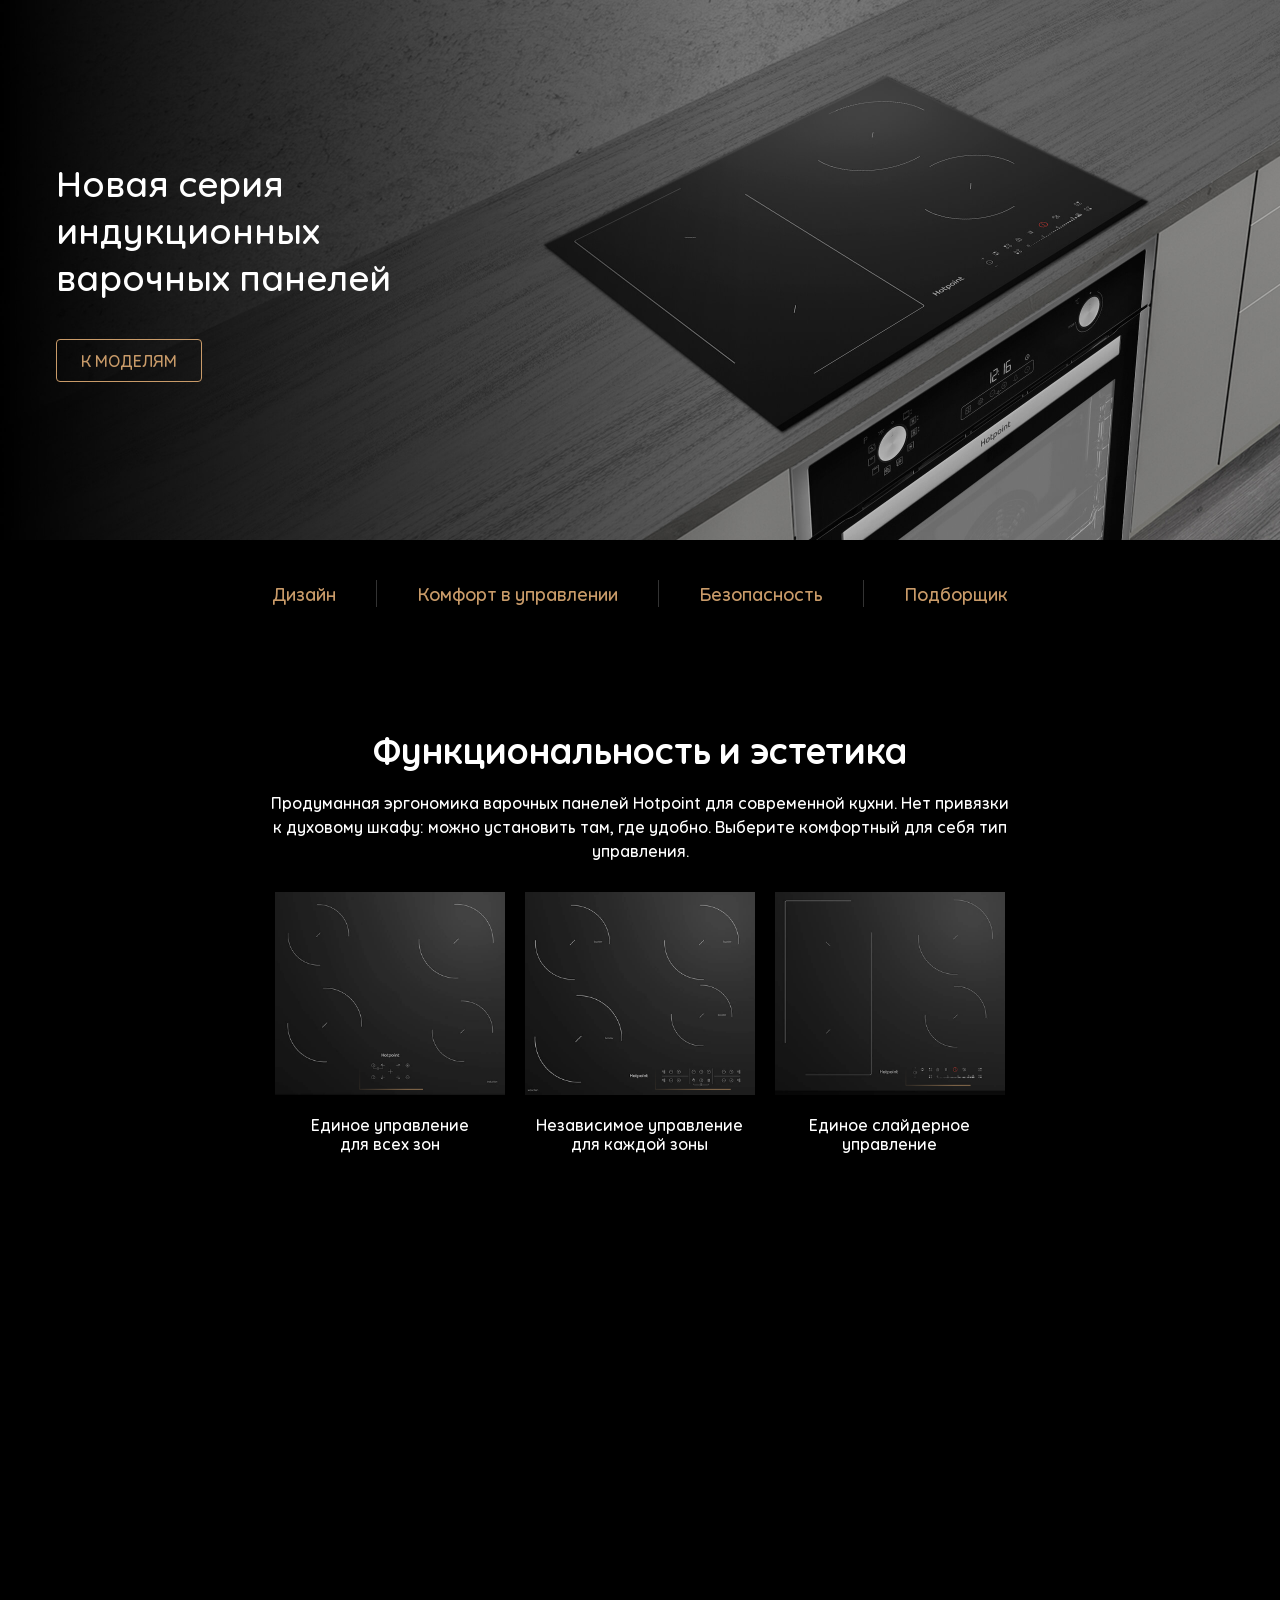
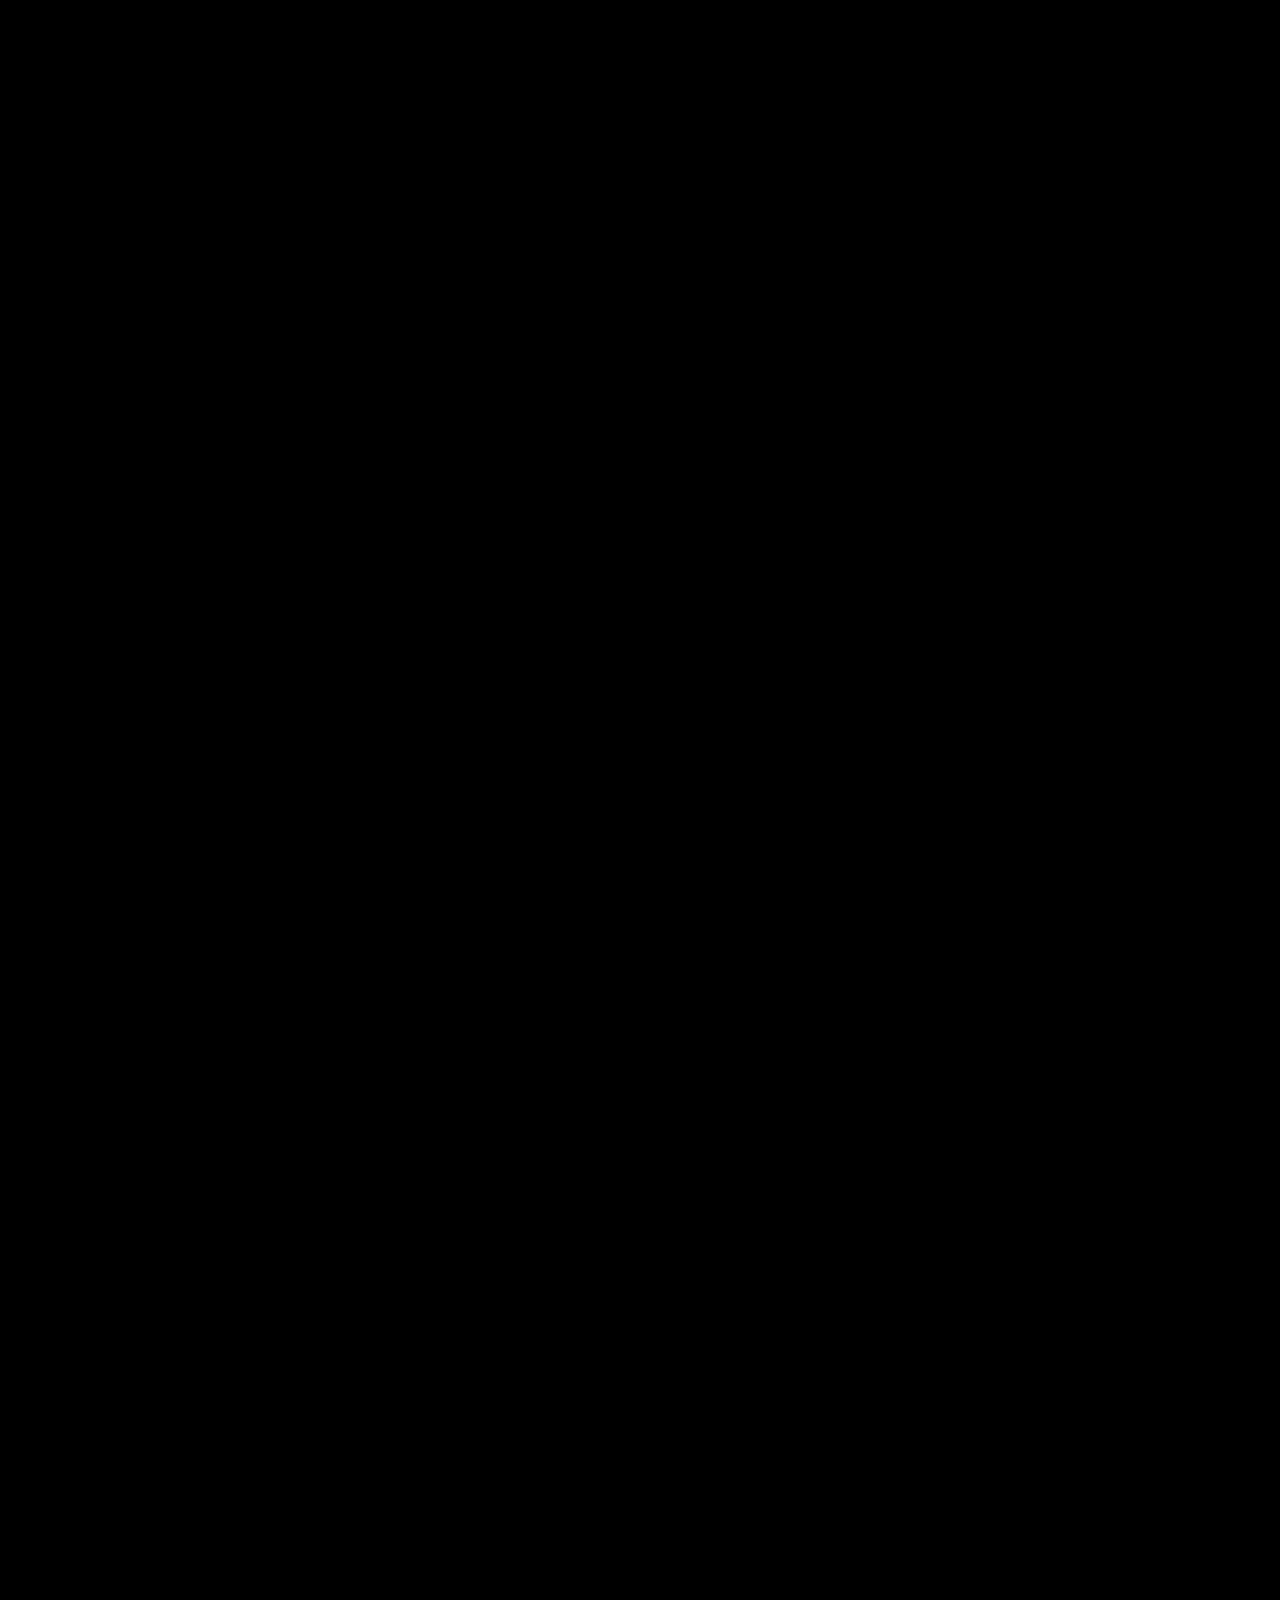
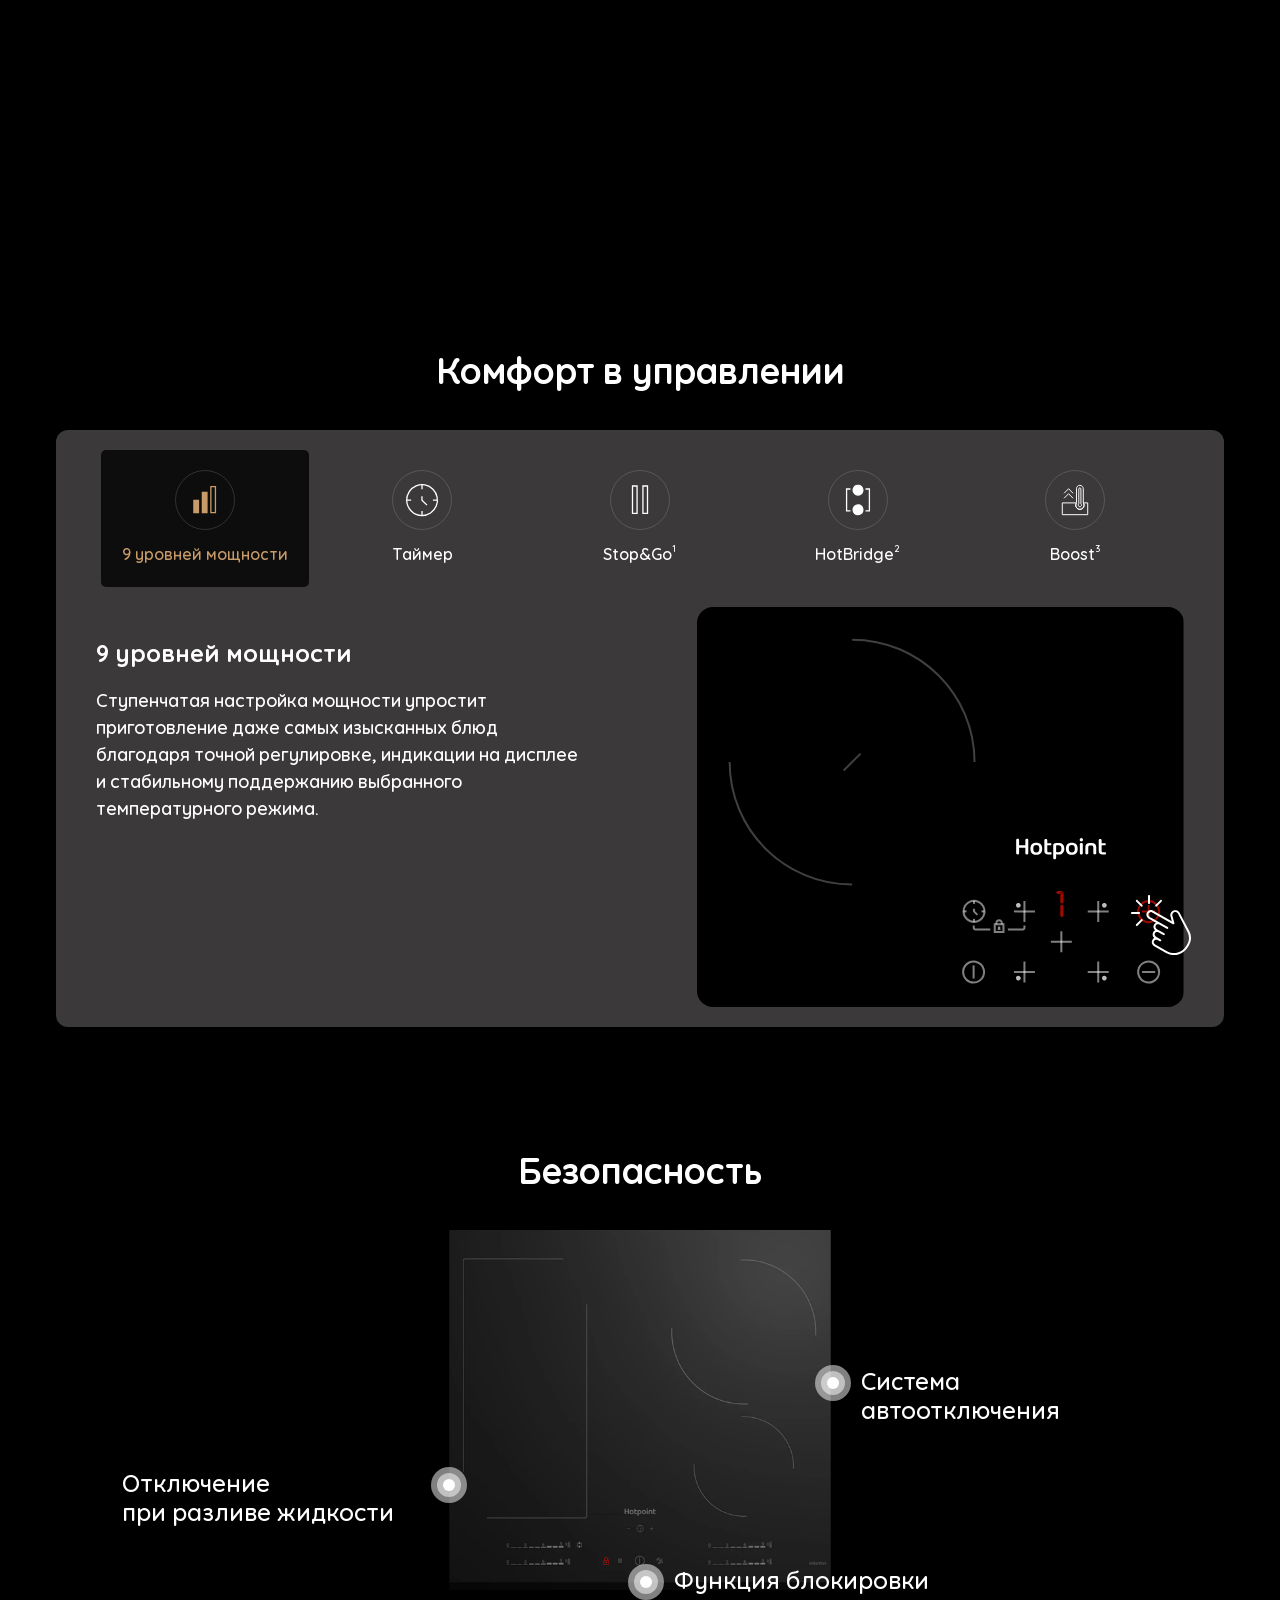
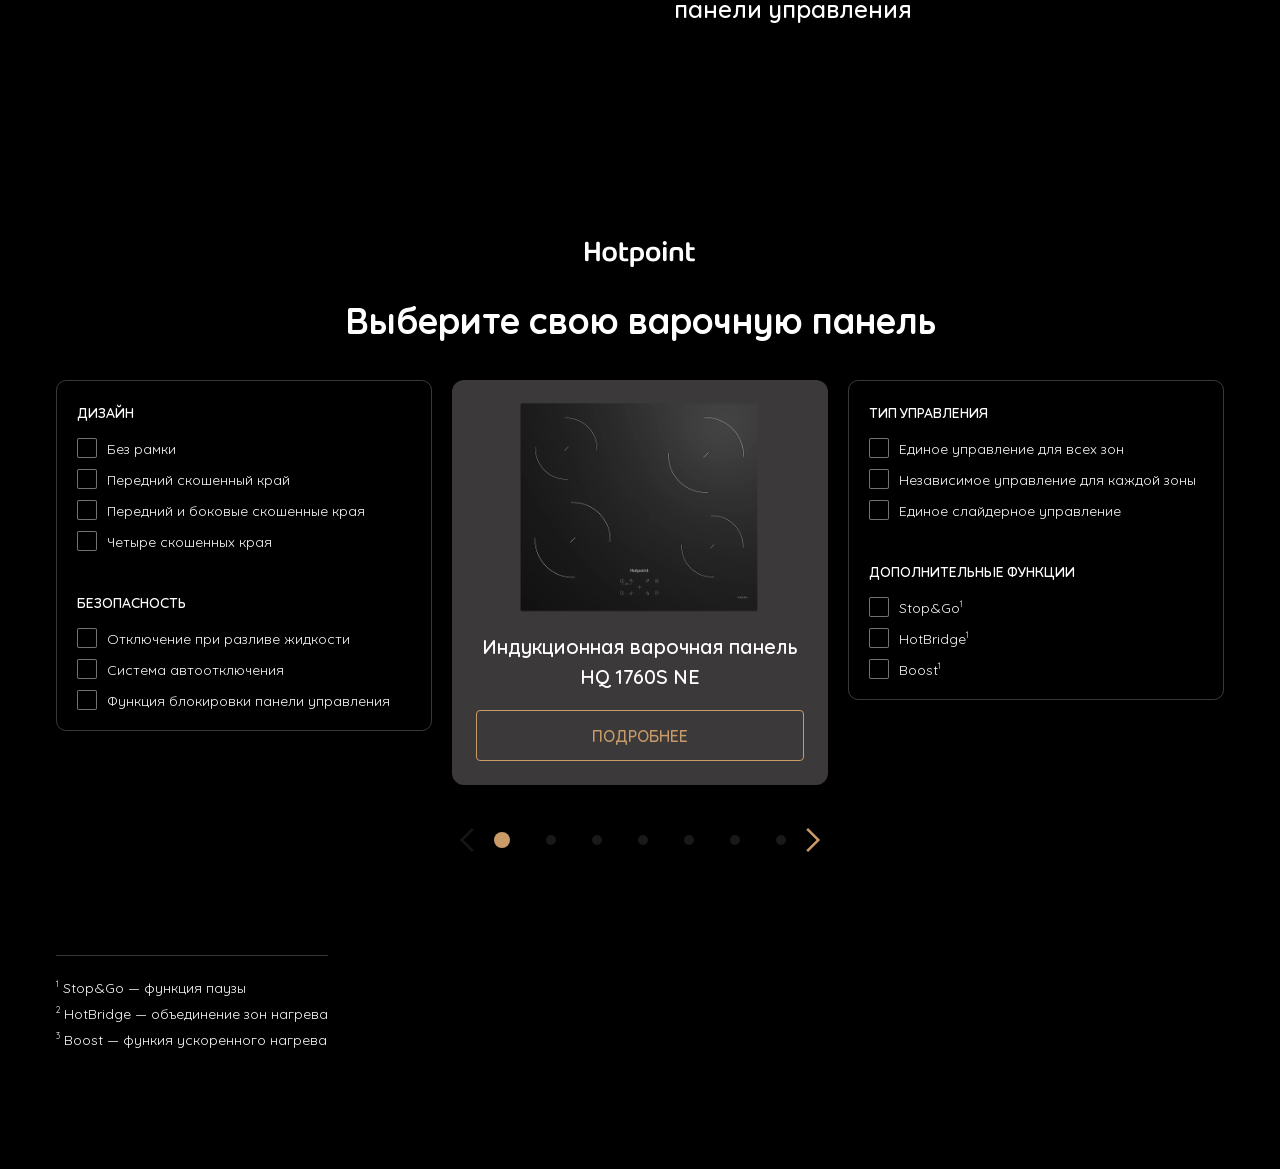
==== commit f827f542: "updates" ====
--- a/landing.html
+++ b/landing.html
@@ -204,7 +204,7 @@
                                     <div class="land-induction-comfort-slider-item-img-5-crockery-1"><img src="img/land-induction-comfort-5-crockery-1.png" alt=""></div>
                                     <div class="land-induction-comfort-slider-item-img-5-crockery-2"><img src="img/land-induction-comfort-5-crockery-2.png" alt=""></div>
                                     <div class="land-induction-comfort-slider-item-img-5-crockery-3"><img src="img/land-induction-comfort-5-crockery-3.png" alt=""></div>
-                                    <div class="land-induction-comfort-slider-item-img-5-steam"><img src="img/land-induction-comfort-5-steam.png" alt=""></div>
+                                    <div class="land-induction-comfort-slider-item-img-5-steam"><img src="img/land-induction-comfort-5-steam-1.png" alt=""><img src="img/land-induction-comfort-5-steam-2.png" alt=""><img src="img/land-induction-comfort-5-steam-3.png" alt=""></div>
                                 </div>
                                 <div class="land-induction-comfort-slider-item-info">
                                     <div class="land-induction-comfort-slider-item-title">Функция ускоренного нагрева<br> Boost<sup>3</sup></div>
--- a/css/styles.css
+++ b/css/styles.css
@@ -15,7 +15,7 @@
 .land-induction-container {margin:0 auto; max-width:1188px; padding:0 10px; width:100%; position:relative}
 
 .land-induction-welcome {position:relative; display:flex; align-items:center; justify-content:center; height:540px; background:url(../img/land-induction-welcome.jpg) no-repeat center top; background-size:auto 540px}
-.land-induction-welcome-title {font-weight:500; font-size:60px; line-height:78px; color:#FFFFFF}
+.land-induction-welcome-title {font-weight:500; font-size:36px; line-height:1.3em; color:#FFFFFF}
 .land-induction-welcome-btn {margin:40px 0 0 0; display:flex}
 .land-induction-welcome-btn a {display:flex; align-items:center; justify-content:center; border:1px solid #C99B69; padding:0 24px; color:#C99B69; font-weight:500; font-size:16px; line-height:16px; height:43px; border-radius:4px; text-decoration:none; transition:background 0.2s, color 0.2s, border-color 0.2s; text-transform:uppercase}
 @media (min-width:1188px) {
@@ -23,9 +23,9 @@
 }
 
 @media (max-width:1187px) {
-    .land-induction-welcome {display:block; height:640px; padding:40px 0 0 0; text-align:center; background:url(../img/land-induction-welcome-mobile.png) no-repeat center bottom}
+    .land-induction-welcome {display:block; height:540px; padding:40px 0 0 0; text-align:center; background:url(../img/land-induction-welcome-mobile.jpg) no-repeat center bottom; background-size:cover}
     .land-induction-welcome::before {content:""; position:absolute; left:0; top:0; right:0; bottom:0; background:linear-gradient(180deg, rgba(0, 0, 0, 0.9) 0%, rgba(0, 0, 0, 0) 45.45%)}
-    .land-induction-welcome-title {font-size:30px; line-height:36px}
+    .land-induction-welcome-title {font-size:24px; line-height:1.2em}
     .land-induction-welcome-btn {margin:20px 0 0 0; display:block}
 }
 
@@ -42,22 +42,20 @@
     .land-induction-menu {display:none}
 }
 
-.land-induction-design {margin:120px 0 0 0; height:1281px}
-.land-induction-design-container {position:relative; height:427px}
-.land-induction-design.fixed .land-induction-design-container {position:fixed; left:0; top:120px; right:0}
-.land-induction-wrapper.full .land-induction-design.fixed .land-induction-design-container {top:200px}
-.land-induction-design-item {position:absolute; left:0; top:0; right:0; height:427px; opacity:0; transition:opacity 1s}
+.land-induction-design {margin:120px 0 0 0; height:300vh}
+.land-induction-design-container {position:relative; height:100vh}
+.land-induction-design.fixed .land-induction-design-container {position:fixed; left:0; top:20px; right:0}
+.land-induction-wrapper.full .land-induction-design.fixed .land-induction-design-container {top:169px}
+.land-induction-design-item {position:absolute; left:0; top:0; right:0; opacity:0; transition:opacity 1s}
 .land-induction-design-item.active {opacity:1}
 .land-induction-design-item-title {text-align:center; font-weight:bold; font-size:36px; line-height:43px; color:#FFFFFF}
-.land-induction-design-item-text {margin:20px auto 0 auto; max-width:648px; text-align:center; font-weight:500; font-size:16px; line-height:1.5em; color:rgba(255, 255, 255, 0.7)}
+.land-induction-design-item-text {margin:20px auto 0 auto; max-width:648px; text-align:center; font-weight:500; font-size:16px; line-height:1.5em; color:#FFFFFF}
 .land-induction-design-item:nth-child(1) .land-induction-design-item-text {max-width:818px}
 
 @media (max-width:1187px) {
-    .land-induction-design {margin:40px 0 0 0; height:4050px}
+    .land-induction-design {margin:40px 0 0 0; height:900vh}
     .land-induction-design.fixed .land-induction-design-container {position:fixed; left:0; top:40px; right:0}
     .land-induction-wrapper.full .land-induction-design.fixed .land-induction-design-container {top:92px}
-    .land-induction-design-container {height:1350px}
-    .land-induction-design-item {height:1350px}
     .land-induction-design-item-title {font-size:24px; line-height:29px}
     .land-induction-design-item-text {font-size:15px; line-height:23px}
     .land-induction-design-item-text br {display:none}
@@ -128,12 +126,12 @@
 
 .land-induction-comfort {margin:120px 0 0 0}
 .land-induction-comfort-title {text-align:center; font-weight:bold; font-size:36px; line-height:43px; color:#FFFFFF}
-.land-induction-comfort-slider {position:relative; margin:40px 0 0 0; border-radius:12px; background:#131313; padding:0 0 20px 0; overflow:hidden}
+.land-induction-comfort-slider {position:relative; margin:40px 0 0 0; border-radius:12px; background:#3B3939; padding:177px 0 20px 0; overflow:hidden}
 .land-induction-comfort-slider-list {position:relative}
 @media (min-width:1188px) {
-    .land-induction-comfort-slider-list {height:350px !important}
-}
-.land-induction-comfort-slider-item {position:absolute; left:0; top:0; right:0; opacity:0; padding:0 40px; height:350px; transition:opacity 0.5s; display:flex; align-items:flex-start; justify-content:space-between; flex-direction:row-reverse}
+    .land-induction-comfort-slider-list {height:400px !important}
+}
+.land-induction-comfort-slider-item {position:absolute; left:0; top:0; right:0; opacity:0; padding:0 40px; height:400px; transition:opacity 0.5s; display:flex; align-items:flex-start; justify-content:space-between; flex-direction:row-reverse}
 .land-induction-comfort-slider-item.active {opacity:1}
 .land-induction-comfort-slider-item-title-mobile {display:none}
 .land-induction-comfort-slider-item-img {align-self:flex-end; min-width:487px; max-width:487px; position:relative}
@@ -171,14 +169,26 @@
 .land-induction-comfort-slider-item-img-5-crockery-2 img {display:block; width:100%}
 .land-induction-comfort-slider-item-img-5-crockery-3 {position:absolute; left:0; top:0; right:0; opacity:0}
 .land-induction-comfort-slider-item-img-5-crockery-3 img {display:block; width:100%}
-.land-induction-comfort-slider-item-img-5-steam {position:absolute; left:0; top:0; right:0; opacity:0}
-.land-induction-comfort-slider-item-img-5-steam img {display:block; width:100%}
+.land-induction-comfort-slider-item-img-5-steam {position:absolute; left:0; top:0; right:0}
+.land-induction-comfort-slider-item-img-5-steam img {display:block; width:100%; position:absolute; left:0; top:0; opacity:0}
+.land-induction-comfort-slider-item-img-5-steam.animate img:nth-child(1) {animation:land-induction-comfort-slider-item-img-5-steam 2s infinite linear}
+.land-induction-comfort-slider-item-img-5-steam.animate img:nth-child(2) {animation:land-induction-comfort-slider-item-img-5-steam 2s 1s infinite linear}
+.land-induction-comfort-slider-item-img-5-steam.animate img:nth-child(3) {animation:land-induction-comfort-slider-item-img-5-steam 2s 2s infinite linear}
+@keyframes land-induction-comfort-slider-item-img-5-steam {
+    0%, 100% {
+        opacity:0;
+    }
+    50% {
+        opacity:1
+    }
+}
+
 .land-induction-comfort-slider-item-info {min-width:495px; max-width:495px; padding:30px 0 0 0}
 .land-induction-comfort-slider-item-title {font-weight:bold; font-size:24px; line-height:29px; color:#FFFFFF}
 .land-induction-comfort-slider-item-title sup {vertical-align:top; font-size:0.6em; line-height:1em; position:relative; top:4px}
-.land-induction-comfort-slider-item-text {margin:20px 0 0 0; font-weight:500; font-size:18px; line-height:27px; color:rgba(255, 255, 255, 0.7)}
+.land-induction-comfort-slider-item-text {margin:20px 0 0 0; font-weight:500; font-size:18px; line-height:27px; color:#FFFFFF}
 .land-induction-comfort-slider-item-text sup {vertical-align:top; font-size:0.6em; line-height:1em; position:relative; top:4px}
-.land-induction-comfort-slider-menu {margin:10px 35px 0 35px; display:flex}
+.land-induction-comfort-slider-menu {margin:0; display:flex; position:absolute; left:40px; top:20px; right:40px}
 .land-induction-comfort-slider-menu-item {min-width:calc(20% - 10px); max-width:calc(20% - 10px); margin:0 5px; padding:20px 0; transition:background 0.2s; border-radius:5px; cursor:pointer}
 .land-induction-comfort-slider-menu-item.active {background:#0D0D0D}
 .land-induction-comfort-slider-menu-item-icon {width:60px; margin:0 auto; position:relative}
@@ -198,7 +208,7 @@
 @media (max-width:1187px) {
     .land-induction-comfort {margin:80px 0 0 0}
     .land-induction-comfort-title {font-size:24px; line-height:29px}
-    .land-induction-comfort-slider {position:relative; padding:31.25vw 15px 0 15px; margin:30px -10px 0 -10px}
+    .land-induction-comfort-slider {position:relative; padding:31.25vw 15px 15px 15px; margin:30px -10px 0 -10px}
     .land-induction-comfort-slider-list {height:auto}
     .land-induction-comfort-slider-item {padding:0; display:block; height:auto}
     .land-induction-comfort-slider-item-title-mobile {display:block; text-align:center; font-size:20px; line-height:24px; font-weight:bold; color:#FFFFFF}
@@ -210,7 +220,7 @@
     .land-induction-comfort-slider-item-1-digit {left:212px; top:167px; width:auto; height:auto; display:block; font-size:20px; line-height:20px}
     .land-induction-comfort-slider-item-img-handle-2 {left:172px; top:184px}
     .land-induction-comfort-slider-item-2-digits {left:195px; top:119px; width:63px; height:31px; font-size:18px; line-height:20px}
-    .land-induction-comfort-slider-item-img-handle-3 {left:189px; top:219px}
+    .land-induction-comfort-slider-item-img-handle-3 {left:195px; top:210px}
     .land-induction-comfort-slider-item-img-handle-4 {left:167px; top:216px}
     .land-induction-comfort-slider-item-img-4-border {left:31px; top:14px; width:88px; height:179px; border-width:1px}
     .land-induction-comfort-slider-item-img-4-crockery {top:-30px}
@@ -302,7 +312,7 @@
 .land-induction-catalogue-filter-item label span em {font-style:normal; font-size:0.6em; line-height:1em; vertical-align:top; position:relative; top:4px}
 .land-induction-catalogue-filter-ctrl {display:none}
 .land-induction-catalogue-slider {width:376px; margin:0 auto}
-.land-induction-catalogue-slider-item {padding:0 24px 24px 24px; background:#222222; border-radius:12px}
+.land-induction-catalogue-slider-item {padding:0 24px 24px 24px; background:#3B3939; border-radius:12px}
 .land-induction-catalogue-slider-item-preview {height:260px; display:flex; align-items:center; justify-content:center}
 .land-induction-catalogue-slider-item-preview img {display:block; max-width:100%; max-height:100%}
 .land-induction-catalogue-slider-item-title {margin:-10px 0 0 0; text-align:center; color:#FFFFFF; font-weight:500; font-size:20px; line-height:30px}
@@ -311,7 +321,7 @@
 @media (min-width:1188px) {
     .land-induction-catalogue-slider-item-btn a:hover {color:#FFFFFF; border-color:#C99B69; background:#C99B69}
 }
-.land-induction-catalogue-slider-empty {padding:24px 20px; border-radius:12px; background:#222222}
+.land-induction-catalogue-slider-empty {padding:24px 20px; border-radius:12px; background:#3B3939}
 .land-induction-catalogue-slider-empty-preview {padding:0 23px 0 23px; height:260px; display:flex; align-items:center; justify-content:center}
 .land-induction-catalogue-slider-empty-preview img {display:block; max-width:100%; max-height:100%}
 .land-induction-catalogue-slider-empty-title {margin:20px 0 0 0; text-align:center; font-weight:500; font-size:16px; line-height:24px; color:#FFFFFF}
